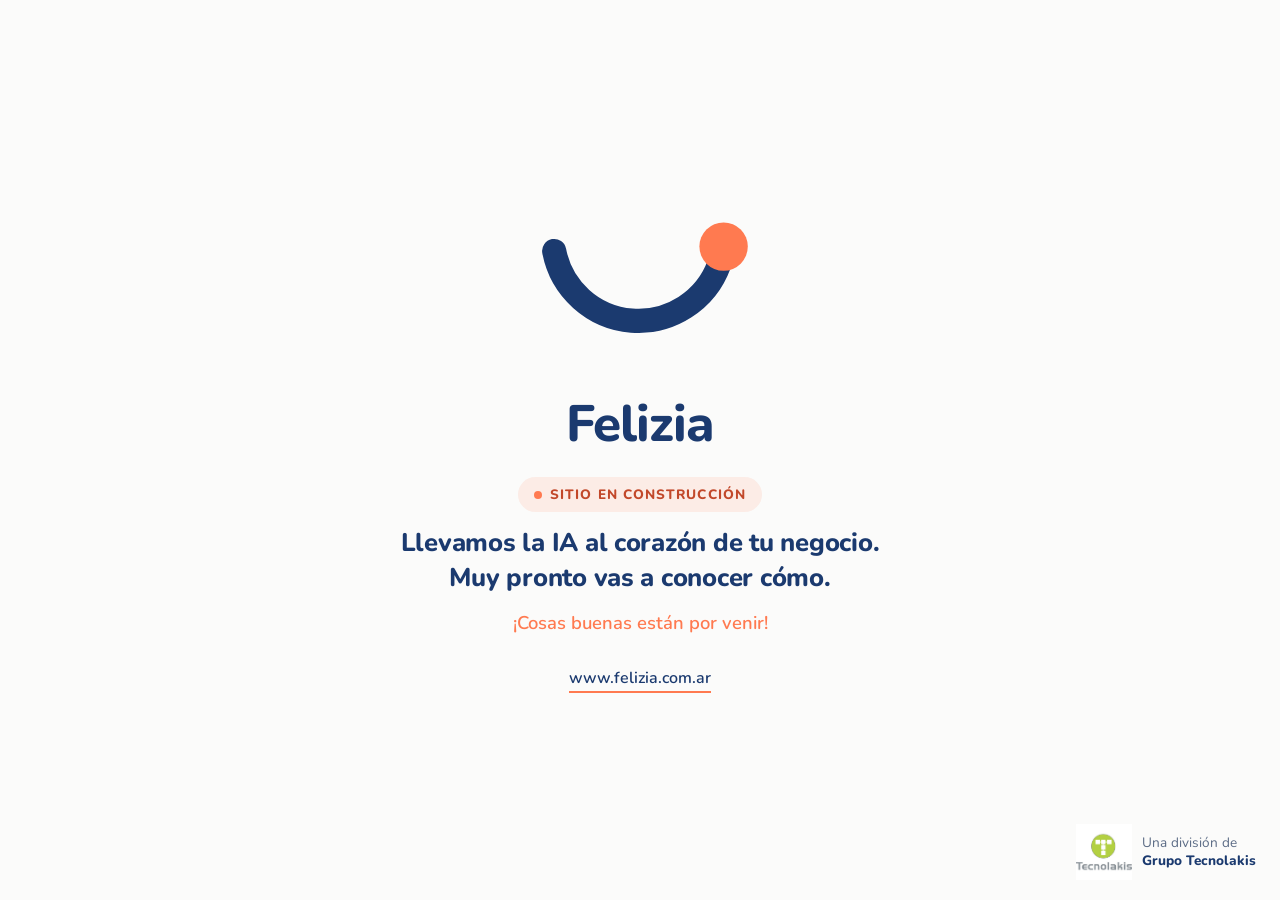
==== index.html @ 23c902fd "Agregar logo y leyenda de Grupo Tecnolakis Co-Authored-By: Claude Opus 5.5 <noreply@anthropic.com>" ====
<!doctype html>
<html lang="es">
<head>
  <meta charset="utf-8">
  <meta name="viewport" content="width=device-width, initial-scale=1">
  <title>Felizia · Sitio en construcción</title>
  <meta name="description" content="Felizia — Llevamos la IA al corazón de tu negocio. Sitio en construcción.">
  <meta name="robots" content="noindex">
  <link rel="icon" href="data:image/svg+xml,%3Csvg xmlns='http://www.w3.org/2000/svg' viewBox='0 0 200 140'%3E%3Cpath d='M22 40 A78 78 0 0 0 172 52' fill='none' stroke='%231B3A6F' stroke-width='22' stroke-linecap='round'/%3E%3Ccircle cx='176' cy='36' r='22' fill='%23FF7A50'/%3E%3C/svg%3E">
  <link rel="preconnect" href="https://fonts.googleapis.com">
  <link rel="preconnect" href="https://fonts.gstatic.com" crossorigin>
  <link href="https://fonts.googleapis.com/css2?family=Nunito:wght@400;600;800&display=swap" rel="stylesheet">
  <style>
    :root {
      --navy: #1B3A6F;
      --orange: #FF7A50;
      --bg: #FBFBFA;
      --muted: #5B6B85;
    }
    * { box-sizing: border-box; margin: 0; padding: 0; }
    html, body { height: 100%; }
    body {
      background: var(--bg);
      color: var(--navy);
      font-family: "Nunito", system-ui, -apple-system, "Segoe UI", Roboto, sans-serif;
      display: flex;
      align-items: center;
      justify-content: center;
      padding: 32px 16px;
      text-align: center;
    }
    main { max-width: 560px; width: 100%; }
    .logo {
      width: min(220px, 55vw);
      height: auto;
      display: block;
      margin: 0 auto 28px;
    }
    .logo .dot { animation: bob 2.8s ease-in-out infinite; transform-origin: center; }
    @keyframes bob {
      0%, 100% { transform: translateY(0); }
      50% { transform: translateY(-6px); }
    }
    .brand {
      font-size: clamp(2.2rem, 7vw, 3.2rem);
      font-weight: 800;
      letter-spacing: -0.02em;
    }
    .badge {
      display: inline-flex;
      align-items: center;
      gap: 8px;
      margin: 18px 0 14px;
      padding: 8px 16px;
      border-radius: 999px;
      background: rgba(255, 122, 80, 0.12);
      color: #C2482A;
      font-weight: 800;
      font-size: 0.85rem;
      letter-spacing: 0.08em;
      text-transform: uppercase;
    }
    .badge::before {
      content: "";
      width: 8px; height: 8px;
      border-radius: 50%;
      background: var(--orange);
    }
    p.highlight {
      color: var(--navy);
      font-size: clamp(1.25rem, 4.6vw, 1.6rem);
      font-weight: 800;
      line-height: 1.35;
      letter-spacing: -0.01em;
    }
    p.sub {
      margin-top: 14px;
      color: var(--orange);
      font-size: clamp(1rem, 3.6vw, 1.15rem);
      font-weight: 600;
    }
    .url {
      display: inline-block;
      margin-top: 32px;
      color: var(--navy);
      font-weight: 600;
      text-decoration: none;
      border-bottom: 2px solid var(--orange);
      padding-bottom: 2px;
    }
    .group {
      position: fixed;
      right: 24px;
      bottom: 20px;
      display: flex;
      align-items: center;
      gap: 10px;
      color: var(--muted);
      font-size: 0.85rem;
      text-decoration: none;
    }
    .group img {
      width: 56px;
      height: 56px;
      mix-blend-mode: multiply;
    }
    .group span { text-align: left; line-height: 1.3; }
    .group strong { color: var(--navy); font-weight: 800; }
    @media (max-width: 600px), (max-height: 560px) {
      body { flex-direction: column; }
      .group {
        position: static;
        margin-top: 48px;
        justify-content: center;
      }
    }
    @media (prefers-reduced-motion: reduce) {
      .logo .dot { animation: none; }
    }
  </style>
</head>
<body>
  <main>
    <svg class="logo" viewBox="0 0 200 140" role="img" aria-label="Logo de Felizia">
      <path d="M22 40 A78 78 0 0 0 172 52" fill="none" stroke="#1B3A6F" stroke-width="22" stroke-linecap="round"/>
      <circle class="dot" cx="176" cy="36" r="22" fill="#FF7A50"/>
    </svg>
    <h1 class="brand">Felizia</h1>
    <div class="badge">Sitio en construcción</div>
    <p class="highlight">Llevamos la IA al corazón de tu negocio.<br>Muy pronto vas a conocer cómo.</p>
    <p class="sub">¡Cosas buenas están por venir!</p>
    <a class="url" href="https://www.felizia.com.ar">www.felizia.com.ar</a>
  </main>
  <a class="group" href="https://www.tecnolakis.com.ar" target="_blank" rel="noopener">
    <img src="tecnolakis.jpg" alt="Logo de Tecnolakis" width="56" height="56">
    <span>Una división de<br><strong>Grupo Tecnolakis</strong></span>
  </a>
</body>
</html>
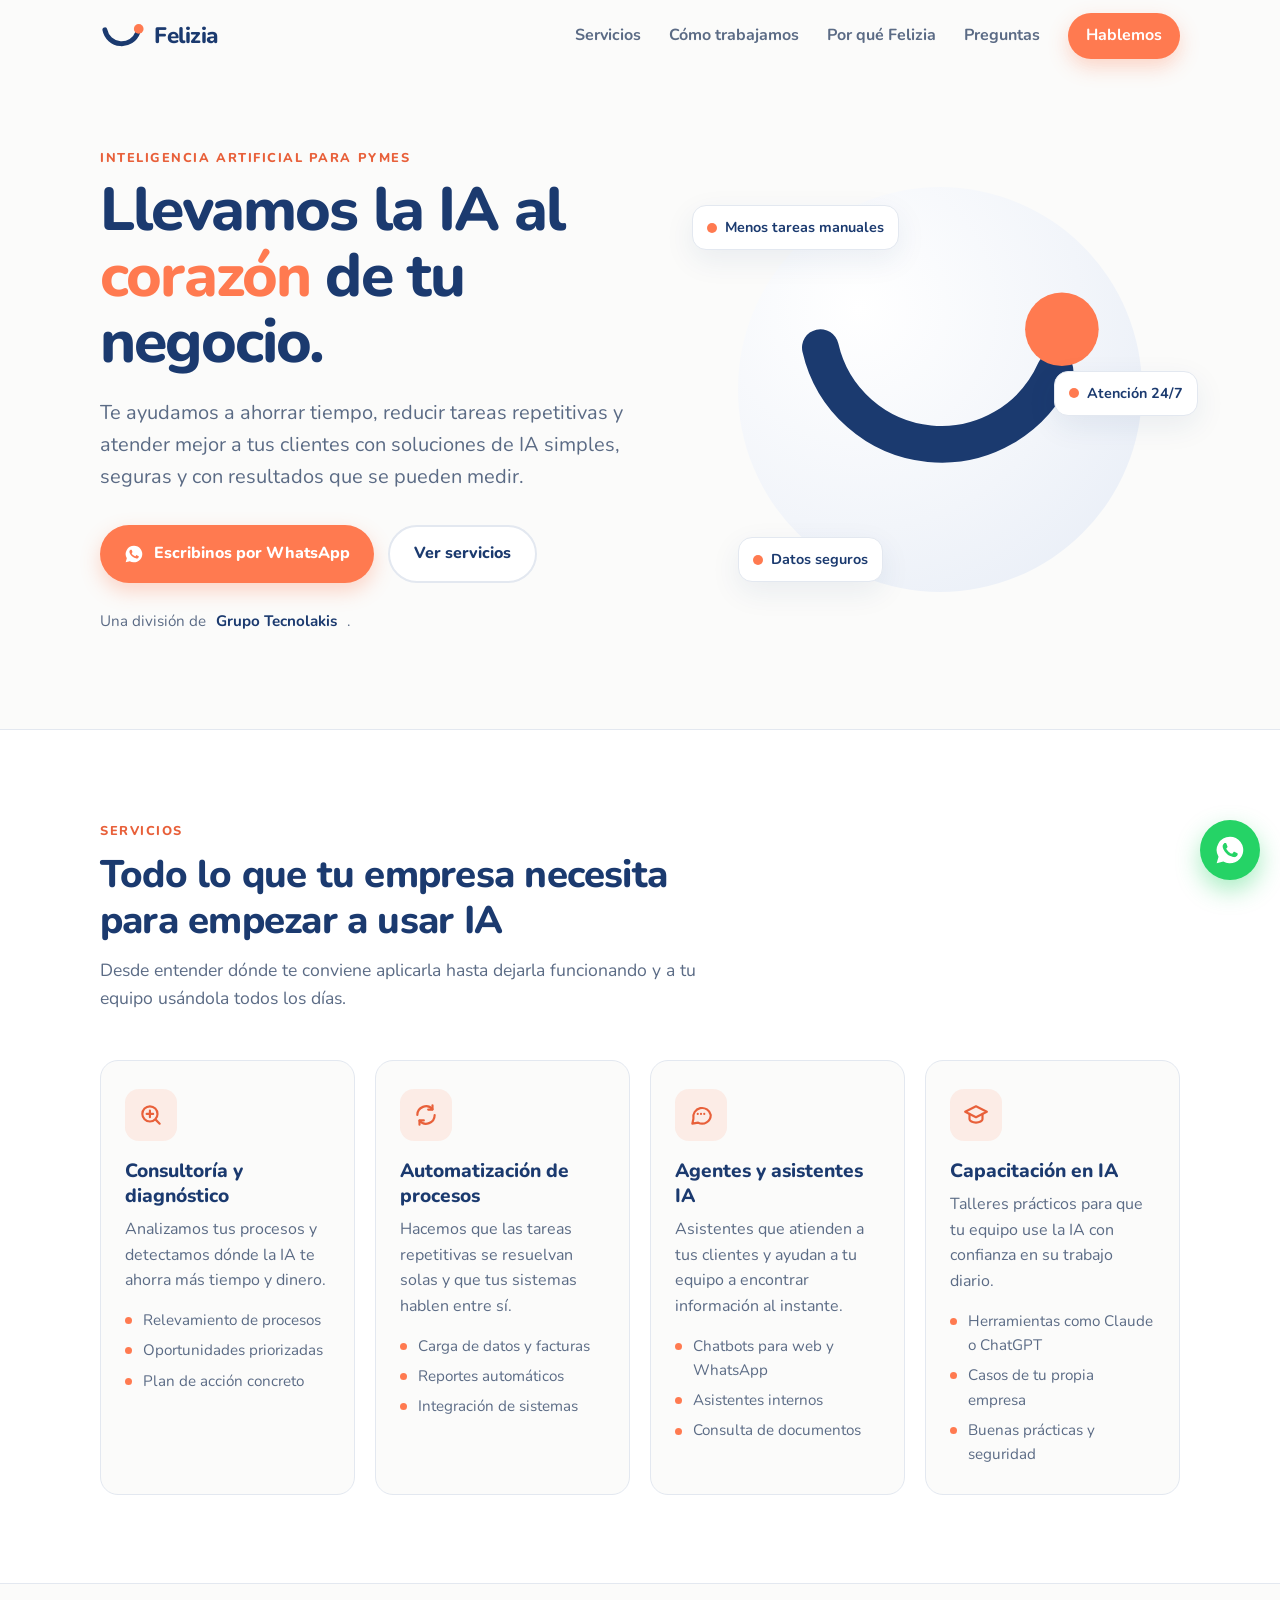
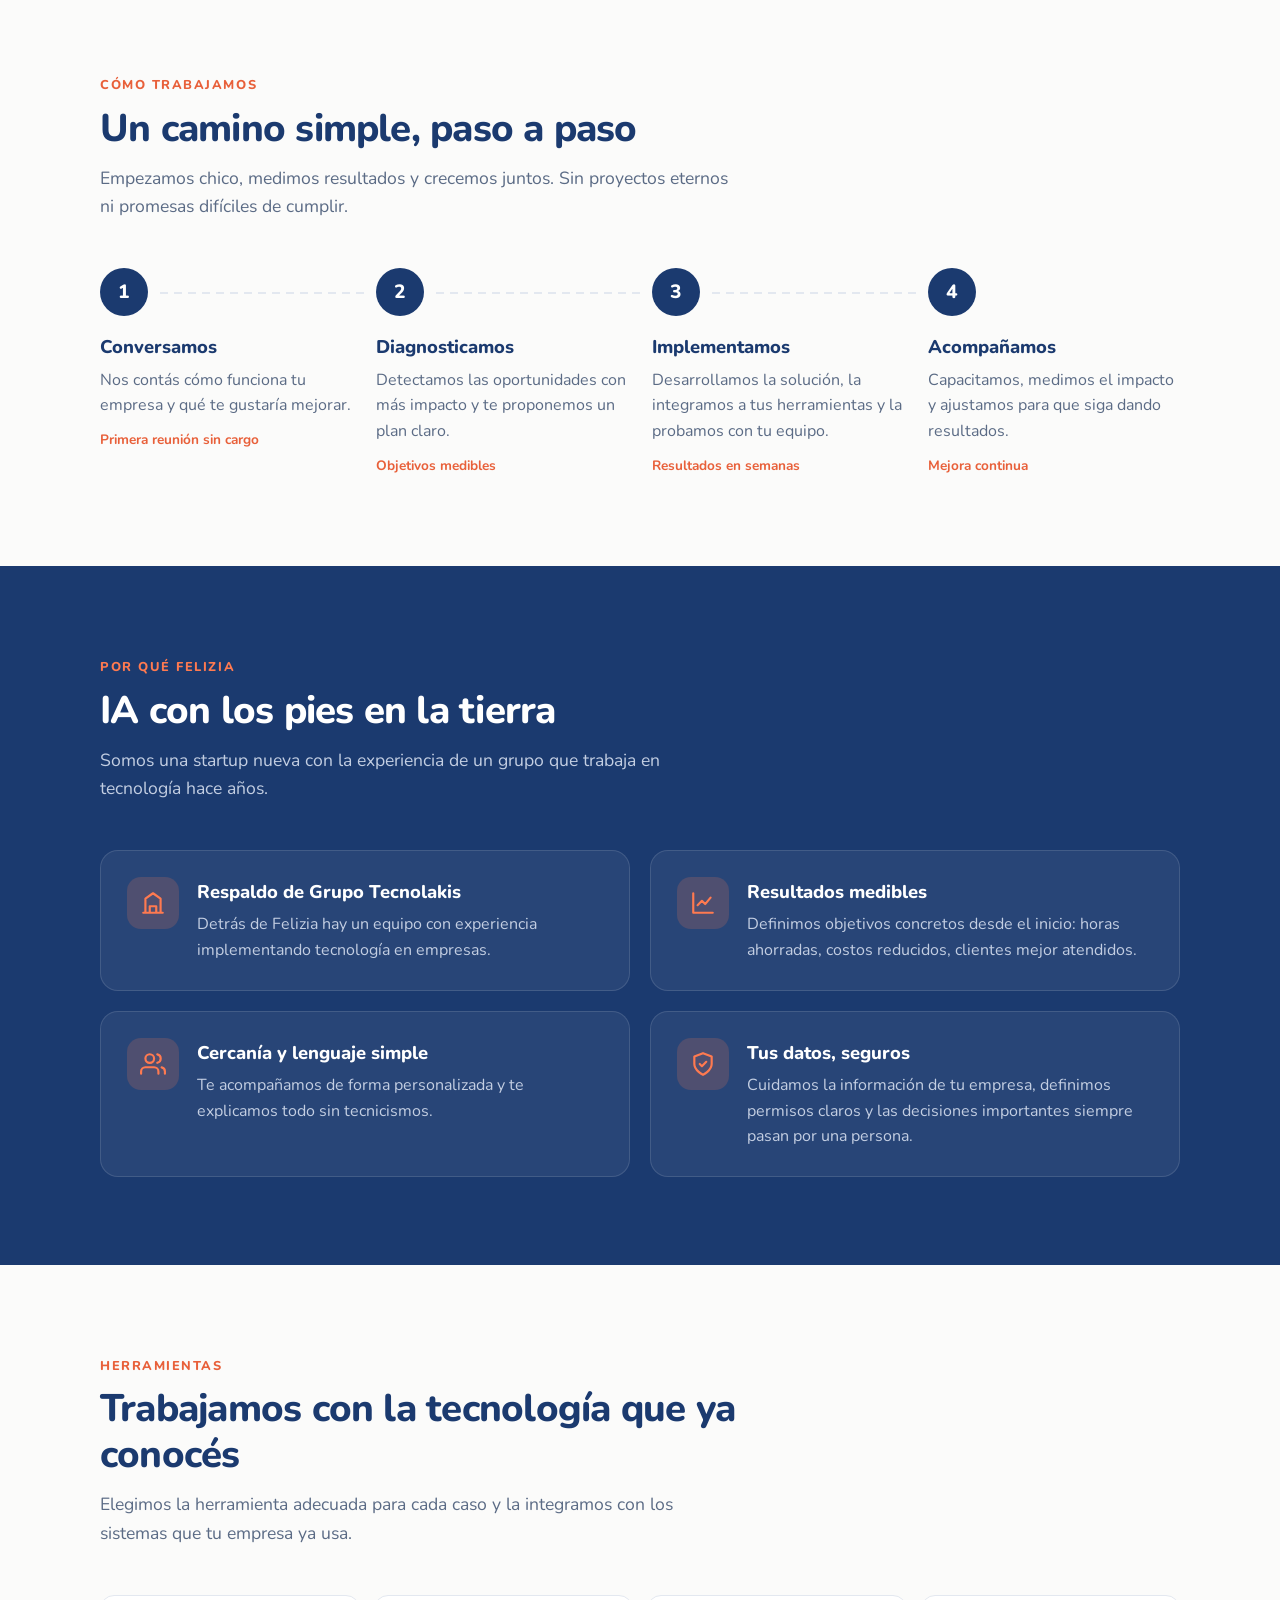
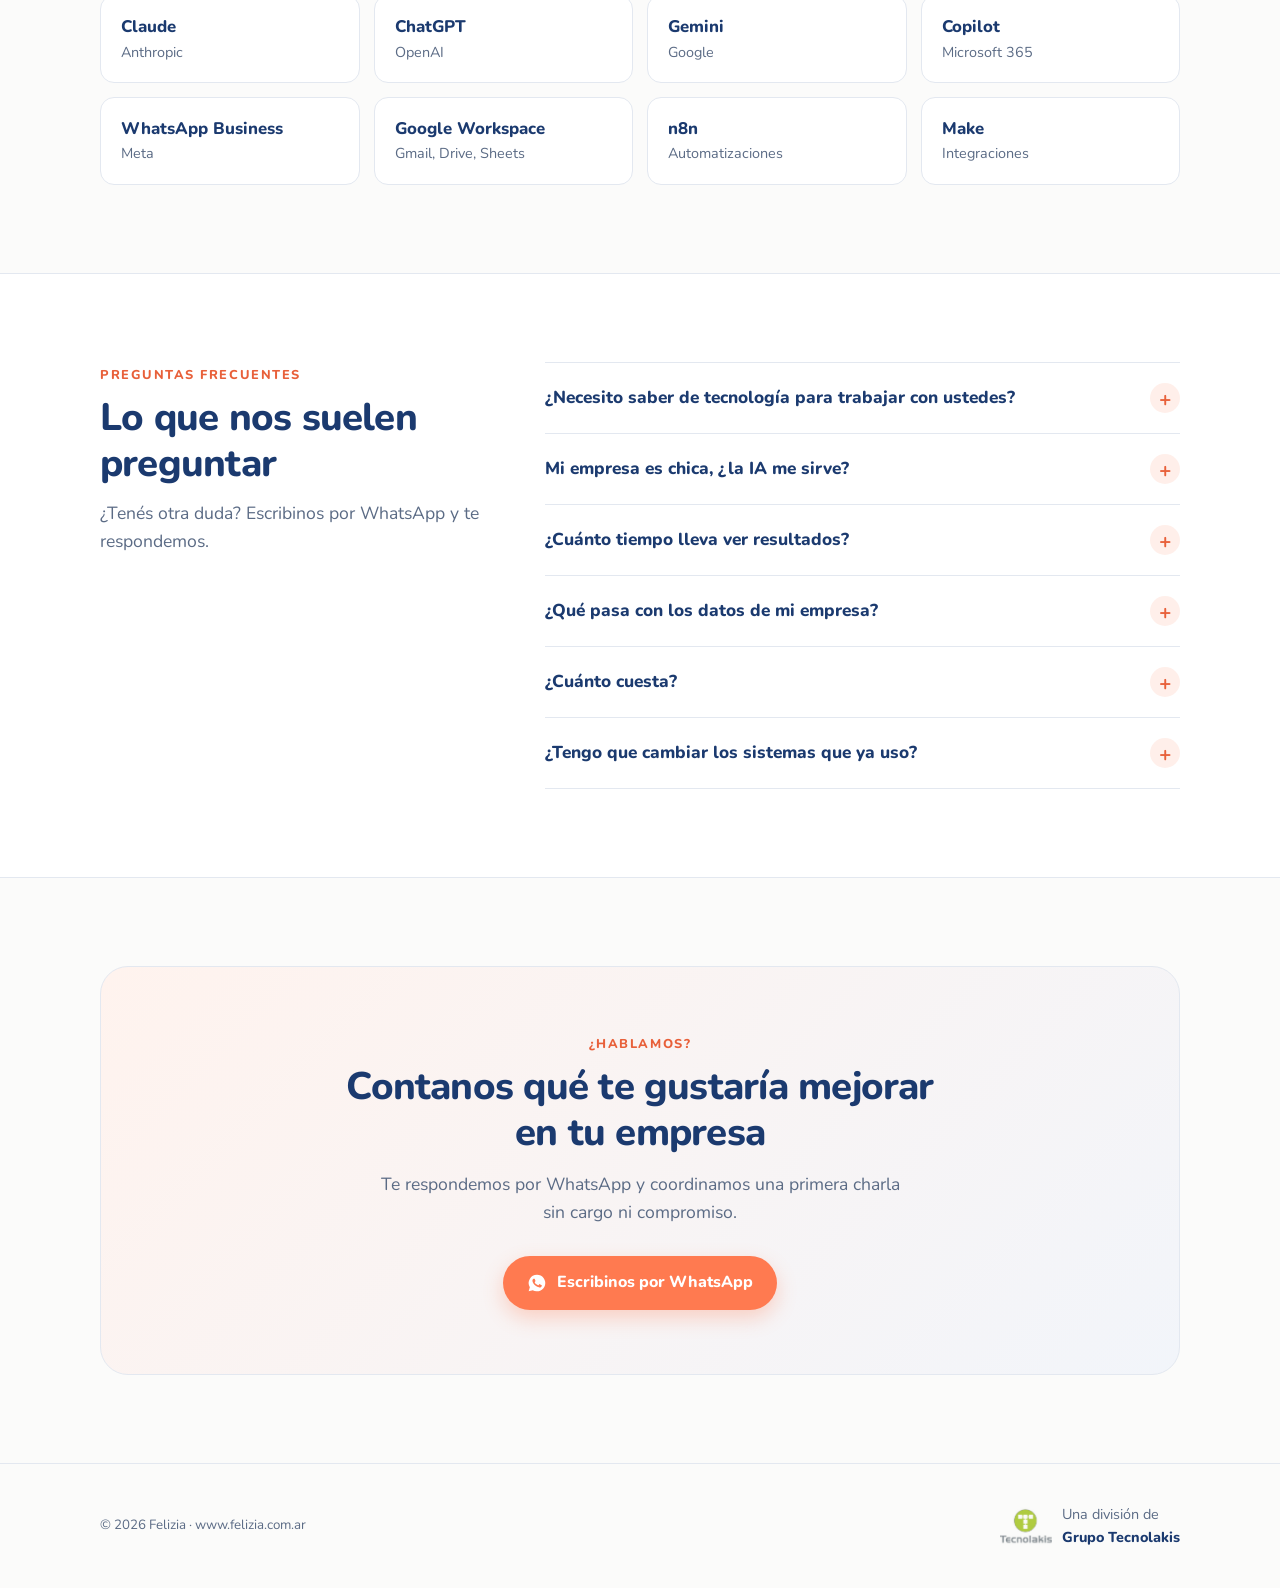
==== commit 526df0bc: "Publicar sitio completo de Felizia Secciones: inicio, servicios, cómo trabajamos, por qué Felizia, h" ====
--- a/index.html
+++ b/index.html
@@ -3,137 +3,594 @@
 <head>
   <meta charset="utf-8">
   <meta name="viewport" content="width=device-width, initial-scale=1">
-  <title>Felizia · Sitio en construcción</title>
-  <meta name="description" content="Felizia — Llevamos la IA al corazón de tu negocio. Sitio en construcción.">
-  <meta name="robots" content="noindex">
+  <title>Felizia · Inteligencia artificial para PyMEs</title>
+  <meta name="description" content="Felizia lleva la inteligencia artificial al corazón de tu negocio: consultoría, automatización de procesos, agentes IA y capacitación para PyMEs. Una división de Grupo Tecnolakis.">
+  <link rel="canonical" href="https://www.felizia.com.ar/">
+  <meta property="og:title" content="Felizia · Inteligencia artificial para PyMEs">
+  <meta property="og:description" content="Llevamos la IA al corazón de tu negocio. Soluciones simples, seguras y con resultados medibles.">
+  <meta property="og:url" content="https://www.felizia.com.ar/">
   <link rel="icon" href="data:image/svg+xml,%3Csvg xmlns='http://www.w3.org/2000/svg' viewBox='0 0 200 140'%3E%3Cpath d='M22 40 A78 78 0 0 0 172 52' fill='none' stroke='%231B3A6F' stroke-width='22' stroke-linecap='round'/%3E%3Ccircle cx='176' cy='36' r='22' fill='%23FF7A50'/%3E%3C/svg%3E">
   <link rel="preconnect" href="https://fonts.googleapis.com">
   <link rel="preconnect" href="https://fonts.gstatic.com" crossorigin>
-  <link href="https://fonts.googleapis.com/css2?family=Nunito:wght@400;600;800&display=swap" rel="stylesheet">
+  <link href="https://fonts.googleapis.com/css2?family=Nunito:wght@400;600;700;800&display=swap" rel="stylesheet">
   <style>
     :root {
       --navy: #1B3A6F;
+      --navy-dark: #122A52;
       --orange: #FF7A50;
+      --orange-dark: #E8603A;
       --bg: #FBFBFA;
+      --soft: #F2F5FA;
       --muted: #5B6B85;
+      --line: #E3E8F0;
+      --radius: 18px;
+      --max: 1120px;
     }
     * { box-sizing: border-box; margin: 0; padding: 0; }
-    html, body { height: 100%; }
+    html { scroll-behavior: smooth; }
     body {
       background: var(--bg);
       color: var(--navy);
       font-family: "Nunito", system-ui, -apple-system, "Segoe UI", Roboto, sans-serif;
-      display: flex;
-      align-items: center;
-      justify-content: center;
-      padding: 32px 16px;
-      text-align: center;
-    }
-    main { max-width: 560px; width: 100%; }
-    .logo {
-      width: min(220px, 55vw);
-      height: auto;
-      display: block;
-      margin: 0 auto 28px;
-    }
-    .logo .dot { animation: bob 2.8s ease-in-out infinite; transform-origin: center; }
-    @keyframes bob {
-      0%, 100% { transform: translateY(0); }
-      50% { transform: translateY(-6px); }
-    }
-    .brand {
-      font-size: clamp(2.2rem, 7vw, 3.2rem);
+      line-height: 1.6;
+      -webkit-font-smoothing: antialiased;
+    }
+    a { color: inherit; }
+    .wrap { max-width: var(--max); margin: 0 auto; padding: 0 20px; }
+    section { padding: 88px 0; scroll-margin-top: 72px; }
+    h2 {
+      font-size: clamp(1.7rem, 4.5vw, 2.4rem);
       font-weight: 800;
       letter-spacing: -0.02em;
-    }
-    .badge {
-      display: inline-flex;
-      align-items: center;
-      gap: 8px;
-      margin: 18px 0 14px;
-      padding: 8px 16px;
+      line-height: 1.2;
+    }
+    .eyebrow {
+      display: inline-block;
+      color: var(--orange-dark);
+      font-weight: 800;
+      font-size: 0.8rem;
+      letter-spacing: 0.12em;
+      text-transform: uppercase;
+      margin-bottom: 10px;
+    }
+    .section-head { max-width: 640px; margin-bottom: 48px; }
+    .section-head p { color: var(--muted); font-size: 1.1rem; margin-top: 12px; }
+
+    /* Botones */
+    .btn {
+      display: inline-flex; align-items: center; gap: 10px;
+      padding: 14px 24px;
       border-radius: 999px;
-      background: rgba(255, 122, 80, 0.12);
-      color: #C2482A;
       font-weight: 800;
-      font-size: 0.85rem;
-      letter-spacing: 0.08em;
-      text-transform: uppercase;
-    }
-    .badge::before {
-      content: "";
-      width: 8px; height: 8px;
+      font-size: 1rem;
+      text-decoration: none;
+      transition: transform .15s ease, background .15s ease, box-shadow .15s ease;
+    }
+    .btn:hover { transform: translateY(-2px); }
+    .btn-primary { background: var(--orange); color: #fff; box-shadow: 0 8px 20px rgba(255,122,80,.3); }
+    .btn-primary:hover { background: var(--orange-dark); }
+    .btn-ghost { color: var(--navy); border: 2px solid var(--line); background: #fff; }
+    .btn-ghost:hover { border-color: var(--navy); }
+    .btn svg { width: 20px; height: 20px; flex: none; }
+
+    /* Header */
+    header {
+      position: sticky; top: 0; z-index: 20;
+      background: rgba(251,251,250,.88);
+      backdrop-filter: blur(10px);
+      border-bottom: 1px solid transparent;
+      transition: border-color .2s;
+    }
+    header.scrolled { border-bottom-color: var(--line); }
+    .nav { display: flex; align-items: center; justify-content: space-between; height: 72px; }
+    .brand { display: flex; align-items: center; gap: 10px; text-decoration: none; font-weight: 800; font-size: 1.4rem; letter-spacing: -0.02em; }
+    .brand svg { width: 44px; height: auto; }
+    .menu { display: flex; align-items: center; gap: 28px; list-style: none; }
+    .menu a { text-decoration: none; font-weight: 700; color: var(--muted); }
+    .menu a:hover { color: var(--navy); }
+    .menu .btn { padding: 10px 18px; color: #fff; }
+    .menu-toggle { display: none; background: none; border: 0; color: var(--navy); cursor: pointer; padding: 8px; }
+    .menu-toggle svg { width: 28px; height: 28px; }
+
+    /* Hero */
+    .hero { padding: 72px 0 96px; overflow: hidden; }
+    .hero-grid { display: grid; grid-template-columns: 1.15fr 1fr; gap: 48px; align-items: center; }
+    .hero h1 {
+      font-size: clamp(2.3rem, 6vw, 3.8rem);
+      font-weight: 800;
+      line-height: 1.08;
+      letter-spacing: -0.03em;
+    }
+    .hero h1 em { font-style: normal; color: var(--orange); }
+    .hero p.lead { font-size: clamp(1.05rem, 2.6vw, 1.25rem); color: var(--muted); margin: 22px 0 32px; max-width: 540px; }
+    .hero-actions { display: flex; flex-wrap: wrap; gap: 14px; }
+    .hero-note { margin-top: 26px; color: var(--muted); font-size: .95rem; display: flex; align-items: center; gap: 10px; }
+    .hero-note strong { color: var(--navy); }
+    .hero-art { position: relative; aspect-ratio: 1 / 1; max-width: 460px; justify-self: center; width: 100%; }
+    .hero-art .blob {
+      position: absolute; inset: 6%;
       border-radius: 50%;
-      background: var(--orange);
-    }
-    p.highlight {
-      color: var(--navy);
-      font-size: clamp(1.25rem, 4.6vw, 1.6rem);
+      background: radial-gradient(circle at 30% 30%, #fff 0%, var(--soft) 55%, #E6ECF6 100%);
+    }
+    .hero-art svg.smile { position: absolute; inset: 0; width: 100%; height: 100%; }
+    .hero-art .dot { animation: bob 3s ease-in-out infinite; transform-box: fill-box; transform-origin: center; }
+    @keyframes bob { 0%,100% { transform: translateY(0); } 50% { transform: translateY(-10px); } }
+    .chip {
+      position: absolute;
+      background: #fff;
+      border: 1px solid var(--line);
+      border-radius: 14px;
+      padding: 10px 14px;
+      font-weight: 700;
+      font-size: .9rem;
+      box-shadow: 0 10px 30px rgba(27,58,111,.08);
+      display: flex; align-items: center; gap: 8px;
+      white-space: nowrap;
+    }
+    .chip i { width: 10px; height: 10px; border-radius: 50%; background: var(--orange); display: inline-block; }
+    .chip.c1 { top: 10%; left: -4%; }
+    .chip.c2 { top: 46%; right: -6%; }
+    .chip.c3 { bottom: 8%; left: 6%; }
+
+    /* Servicios */
+    .services { background: #fff; border-top: 1px solid var(--line); border-bottom: 1px solid var(--line); }
+    .grid-4 { display: grid; grid-template-columns: repeat(4, 1fr); gap: 20px; }
+    .card {
+      background: var(--bg);
+      border: 1px solid var(--line);
+      border-radius: var(--radius);
+      padding: 28px 24px;
+      transition: transform .2s ease, box-shadow .2s ease, border-color .2s;
+    }
+    .card:hover { transform: translateY(-4px); box-shadow: 0 16px 40px rgba(27,58,111,.08); border-color: #D3DCEA; }
+    .icon {
+      width: 52px; height: 52px;
+      border-radius: 14px;
+      display: grid; place-items: center;
+      background: rgba(255,122,80,.12);
+      color: var(--orange-dark);
+      margin-bottom: 18px;
+    }
+    .icon svg { width: 26px; height: 26px; }
+    .card h3 { font-size: 1.2rem; font-weight: 800; margin-bottom: 8px; line-height: 1.3; }
+    .card p { color: var(--muted); }
+    .card ul { margin-top: 14px; padding-left: 0; list-style: none; color: var(--muted); font-size: .95rem; }
+    .card li { padding-left: 18px; position: relative; margin-top: 6px; }
+    .card li::before { content: ""; position: absolute; left: 0; top: .6em; width: 7px; height: 7px; border-radius: 50%; background: var(--orange); }
+
+    /* Proceso */
+    .steps { display: grid; grid-template-columns: repeat(4, 1fr); gap: 24px; counter-reset: step; position: relative; }
+    .step { position: relative; padding-top: 64px; }
+    .step::before {
+      counter-increment: step;
+      content: counter(step);
+      position: absolute; top: 0; left: 0;
+      width: 48px; height: 48px;
+      border-radius: 50%;
+      display: grid; place-items: center;
+      background: var(--navy); color: #fff;
+      font-weight: 800; font-size: 1.2rem;
+    }
+    .step::after {
+      content: ""; position: absolute; top: 24px; left: 60px; right: -12px;
+      height: 2px;
+      background: repeating-linear-gradient(90deg, var(--line) 0 8px, transparent 8px 14px);
+    }
+    .step:last-child::after { display: none; }
+    .step h3 { font-size: 1.15rem; font-weight: 800; margin-bottom: 6px; }
+    .step p { color: var(--muted); }
+    .step .time { display: inline-block; margin-top: 10px; font-size: .85rem; font-weight: 700; color: var(--orange-dark); }
+
+    /* Por qué */
+    .why { background: var(--navy); color: #fff; }
+    .why .eyebrow { color: var(--orange); }
+    .why .section-head p { color: #C3CEE2; }
+    .why-grid { display: grid; grid-template-columns: repeat(2, 1fr); gap: 20px; }
+    .why-item {
+      display: flex; gap: 18px;
+      background: rgba(255,255,255,.06);
+      border: 1px solid rgba(255,255,255,.12);
+      border-radius: var(--radius);
+      padding: 26px;
+    }
+    .why-item .icon { background: rgba(255,122,80,.18); color: var(--orange); flex: none; margin: 0; }
+    .why-item h3 { font-size: 1.15rem; font-weight: 800; margin-bottom: 6px; }
+    .why-item p { color: #C3CEE2; }
+
+    /* Herramientas */
+    .tool-list {
+      list-style: none;
+      display: grid; grid-template-columns: repeat(4, 1fr); gap: 14px;
+    }
+    .tool-list li {
+      background: #fff;
+      border: 1px solid var(--line);
+      border-radius: 14px;
+      padding: 18px 20px;
+      display: flex; flex-direction: column;
+    }
+    .tool-list b { font-weight: 800; font-size: 1.05rem; }
+    .tool-list span { color: var(--muted); font-size: .9rem; }
+
+    /* Preguntas frecuentes */
+    .faq { background: #fff; border-top: 1px solid var(--line); border-bottom: 1px solid var(--line); }
+    .faq-grid { display: grid; grid-template-columns: 1fr 1.6fr; gap: 48px; align-items: start; }
+    .faq .section-head { margin-bottom: 0; position: sticky; top: 100px; }
+    .faq-list details {
+      border-bottom: 1px solid var(--line);
+      padding: 20px 0;
+    }
+    .faq-list details:first-child { border-top: 1px solid var(--line); }
+    .faq-list summary {
+      list-style: none;
+      cursor: pointer;
       font-weight: 800;
-      line-height: 1.35;
-      letter-spacing: -0.01em;
-    }
-    p.sub {
-      margin-top: 14px;
-      color: var(--orange);
-      font-size: clamp(1rem, 3.6vw, 1.15rem);
-      font-weight: 600;
-    }
-    .url {
-      display: inline-block;
-      margin-top: 32px;
-      color: var(--navy);
-      font-weight: 600;
-      text-decoration: none;
-      border-bottom: 2px solid var(--orange);
-      padding-bottom: 2px;
-    }
-    .group {
-      position: fixed;
-      right: 24px;
-      bottom: 20px;
-      display: flex;
-      align-items: center;
-      gap: 10px;
-      color: var(--muted);
-      font-size: 0.85rem;
-      text-decoration: none;
-    }
-    .group img {
-      width: 56px;
-      height: 56px;
-      mix-blend-mode: multiply;
-    }
-    .group span { text-align: left; line-height: 1.3; }
+      font-size: 1.08rem;
+      display: flex; justify-content: space-between; align-items: center; gap: 16px;
+    }
+    .faq-list summary::-webkit-details-marker { display: none; }
+    .faq-list summary::after {
+      content: "+";
+      flex: none;
+      width: 30px; height: 30px; border-radius: 50%;
+      display: grid; place-items: center;
+      background: rgba(255,122,80,.12); color: var(--orange-dark);
+      font-size: 1.3rem; font-weight: 700;
+      transition: transform .2s;
+    }
+    .faq-list details[open] summary::after { transform: rotate(45deg); }
+    .faq-list details p { color: var(--muted); margin-top: 10px; max-width: 620px; }
+
+    /* CTA */
+    .cta { text-align: center; }
+    .cta-box {
+      background: linear-gradient(135deg, #FFF3EE 0%, #F2F5FA 100%);
+      border: 1px solid var(--line);
+      border-radius: 28px;
+      padding: 64px 24px;
+    }
+    .cta h2 { max-width: 640px; margin: 0 auto; }
+    .cta p { color: var(--muted); font-size: 1.1rem; margin: 14px auto 30px; max-width: 520px; }
+
+    /* Footer */
+    footer { border-top: 1px solid var(--line); padding: 36px 0; }
+    .foot { display: flex; align-items: center; justify-content: space-between; gap: 24px; flex-wrap: wrap; }
+    .foot small { color: var(--muted); }
+    .group { display: flex; align-items: center; gap: 10px; color: var(--muted); font-size: .9rem; text-decoration: none; }
+    .group img { width: 52px; height: 52px; mix-blend-mode: multiply; }
     .group strong { color: var(--navy); font-weight: 800; }
-    @media (max-width: 600px), (max-height: 560px) {
-      body { flex-direction: column; }
-      .group {
-        position: static;
-        margin-top: 48px;
-        justify-content: center;
+
+    /* WhatsApp flotante */
+    .wa-float {
+      position: fixed; right: 20px; bottom: 20px; z-index: 30;
+      width: 60px; height: 60px; border-radius: 50%;
+      background: #25D366; color: #fff;
+      display: grid; place-items: center;
+      box-shadow: 0 10px 24px rgba(37,211,102,.4);
+      transition: transform .15s;
+    }
+    .wa-float:hover { transform: scale(1.06); }
+    .wa-float svg { width: 32px; height: 32px; }
+
+    /* Animación al hacer scroll */
+    .reveal { opacity: 0; transform: translateY(18px); transition: opacity .6s ease, transform .6s ease; }
+    .reveal.in { opacity: 1; transform: none; }
+
+    /* Responsive */
+    @media (max-width: 960px) {
+      .grid-4 { grid-template-columns: repeat(2, 1fr); }
+      .steps { grid-template-columns: repeat(2, 1fr); row-gap: 40px; }
+      .tool-list { grid-template-columns: repeat(2, 1fr); }
+      .faq-grid { grid-template-columns: 1fr; gap: 32px; }
+      .faq .section-head { position: static; }
+      .step::after { display: none; }
+    }
+    @media (max-width: 760px) {
+      section { padding: 64px 0; }
+      .hero { padding: 40px 0 64px; }
+      .hero-grid { grid-template-columns: 1fr; }
+      .hero-art { max-width: 320px; order: -1; }
+      .chip { font-size: .8rem; padding: 8px 10px; }
+      .chip.c1 { left: -2%; } .chip.c2 { right: -2%; }
+      .why-grid { grid-template-columns: 1fr; }
+      .menu-toggle { display: block; }
+      .menu {
+        display: none;
+        position: absolute; top: 72px; left: 0; right: 0;
+        flex-direction: column; align-items: stretch; gap: 0;
+        background: var(--bg);
+        border-bottom: 1px solid var(--line);
+        padding: 8px 20px 20px;
       }
+      .menu.open { display: flex; }
+      .menu li a:not(.btn) { display: block; padding: 14px 0; border-bottom: 1px solid var(--line); }
+      .menu .btn { margin-top: 16px; justify-content: center; }
+    }
+    @media (max-width: 520px) {
+      .grid-4, .steps { grid-template-columns: 1fr; }
+      .hero-actions .btn { width: 100%; justify-content: center; }
+      .foot { flex-direction: column; text-align: center; }
     }
     @media (prefers-reduced-motion: reduce) {
-      .logo .dot { animation: none; }
+      html { scroll-behavior: auto; }
+      .hero-art .dot { animation: none; }
+      .reveal { opacity: 1; transform: none; transition: none; }
     }
   </style>
 </head>
 <body>
+
+  <header id="top">
+    <div class="wrap nav">
+      <a class="brand" href="#top" aria-label="Felizia, ir al inicio">
+        <svg viewBox="0 0 200 140" aria-hidden="true"><path d="M22 40 A78 78 0 0 0 172 52" fill="none" stroke="#1B3A6F" stroke-width="22" stroke-linecap="round"/><circle cx="176" cy="36" r="22" fill="#FF7A50"/></svg>
+        Felizia
+      </a>
+      <button class="menu-toggle" aria-label="Abrir menú" aria-expanded="false" aria-controls="menu">
+        <svg viewBox="0 0 24 24" fill="none" stroke="currentColor" stroke-width="2" stroke-linecap="round"><path d="M4 7h16M4 12h16M4 17h16"/></svg>
+      </button>
+      <ul class="menu" id="menu">
+        <li><a href="#servicios">Servicios</a></li>
+        <li><a href="#como-trabajamos">Cómo trabajamos</a></li>
+        <li><a href="#por-que">Por qué Felizia</a></li>
+        <li><a href="#preguntas">Preguntas</a></li>
+        <li><a class="btn btn-primary wa-link" href="#">Hablemos</a></li>
+      </ul>
+    </div>
+  </header>
+
   <main>
-    <svg class="logo" viewBox="0 0 200 140" role="img" aria-label="Logo de Felizia">
-      <path d="M22 40 A78 78 0 0 0 172 52" fill="none" stroke="#1B3A6F" stroke-width="22" stroke-linecap="round"/>
-      <circle class="dot" cx="176" cy="36" r="22" fill="#FF7A50"/>
-    </svg>
-    <h1 class="brand">Felizia</h1>
-    <div class="badge">Sitio en construcción</div>
-    <p class="highlight">Llevamos la IA al corazón de tu negocio.<br>Muy pronto vas a conocer cómo.</p>
-    <p class="sub">¡Cosas buenas están por venir!</p>
-    <a class="url" href="https://www.felizia.com.ar">www.felizia.com.ar</a>
+    <!-- HERO -->
+    <section class="hero">
+      <div class="wrap hero-grid">
+        <div>
+          <span class="eyebrow">Inteligencia artificial para PyMEs</span>
+          <h1>Llevamos la IA al <em>corazón</em> de tu negocio.</h1>
+          <p class="lead">Te ayudamos a ahorrar tiempo, reducir tareas repetitivas y atender mejor a tus clientes con soluciones de IA simples, seguras y con resultados que se pueden medir.</p>
+          <div class="hero-actions">
+            <a class="btn btn-primary wa-link" href="#">
+              <svg viewBox="0 0 24 24" fill="currentColor" aria-hidden="true"><path d="M12 2a10 10 0 0 0-8.6 15.1L2 22l5-1.3A10 10 0 1 0 12 2Zm5.4 14.1c-.2.6-1.3 1.2-1.8 1.2-.5.1-1 .1-3.3-.8-2.8-1.1-4.6-4-4.7-4.2-.1-.2-1.1-1.5-1.1-2.9s.7-2 1-2.3c.2-.3.5-.3.7-.3h.5c.2 0 .4 0 .6.5l.8 2c.1.2.1.4 0 .5l-.3.5-.4.4c-.1.1-.3.3-.1.6.2.3.7 1.2 1.6 2 1.1 1 2 1.3 2.3 1.4.3.1.5.1.6-.1l.9-1.1c.2-.3.4-.2.6-.1l1.9.9c.3.1.5.2.5.3.1.1.1.6-.1 1.3Z"/></svg>
+              Escribinos por WhatsApp
+            </a>
+            <a class="btn btn-ghost" href="#servicios">Ver servicios</a>
+          </div>
+          <p class="hero-note">Una división de <strong>Grupo Tecnolakis</strong>.</p>
+        </div>
+        <div class="hero-art" aria-hidden="true">
+          <div class="blob"></div>
+          <svg class="smile" viewBox="0 0 200 200">
+            <path d="M48 82 A54 54 0 0 0 150 92" fill="none" stroke="#1B3A6F" stroke-width="16" stroke-linecap="round"/>
+            <circle class="dot" cx="153" cy="74" r="16" fill="#FF7A50"/>
+          </svg>
+          <span class="chip c1"><i></i> Menos tareas manuales</span>
+          <span class="chip c2"><i></i> Atención 24/7</span>
+          <span class="chip c3"><i></i> Datos seguros</span>
+        </div>
+      </div>
+    </section>
+
+    <!-- SERVICIOS -->
+    <section class="services" id="servicios">
+      <div class="wrap">
+        <div class="section-head reveal">
+          <span class="eyebrow">Servicios</span>
+          <h2>Todo lo que tu empresa necesita para empezar a usar IA</h2>
+          <p>Desde entender dónde te conviene aplicarla hasta dejarla funcionando y a tu equipo usándola todos los días.</p>
+        </div>
+        <div class="grid-4">
+          <article class="card reveal">
+            <div class="icon"><svg viewBox="0 0 24 24" fill="none" stroke="currentColor" stroke-width="2" stroke-linecap="round" stroke-linejoin="round"><circle cx="11" cy="11" r="7"/><path d="m20 20-3.5-3.5M8 11h6M11 8v6"/></svg></div>
+            <h3>Consultoría y diagnóstico</h3>
+            <p>Analizamos tus procesos y detectamos dónde la IA te ahorra más tiempo y dinero.</p>
+            <ul><li>Relevamiento de procesos</li><li>Oportunidades priorizadas</li><li>Plan de acción concreto</li></ul>
+          </article>
+          <article class="card reveal">
+            <div class="icon"><svg viewBox="0 0 24 24" fill="none" stroke="currentColor" stroke-width="2" stroke-linecap="round" stroke-linejoin="round"><path d="M4 12a8 8 0 0 1 14-5.3M20 12a8 8 0 0 1-14 5.3"/><path d="M18 3v4h-4M6 21v-4h4"/></svg></div>
+            <h3>Automatización de procesos</h3>
+            <p>Hacemos que las tareas repetitivas se resuelvan solas y que tus sistemas hablen entre sí.</p>
+            <ul><li>Carga de datos y facturas</li><li>Reportes automáticos</li><li>Integración de sistemas</li></ul>
+          </article>
+          <article class="card reveal">
+            <div class="icon"><svg viewBox="0 0 24 24" fill="none" stroke="currentColor" stroke-width="2" stroke-linecap="round" stroke-linejoin="round"><path d="M21 12a8 8 0 0 1-11.6 7.1L4 20l1-4.6A8 8 0 1 1 21 12Z"/><path d="M9 11h.01M12 11h.01M15 11h.01"/></svg></div>
+            <h3>Agentes y asistentes IA</h3>
+            <p>Asistentes que atienden a tus clientes y ayudan a tu equipo a encontrar información al instante.</p>
+            <ul><li>Chatbots para web y WhatsApp</li><li>Asistentes internos</li><li>Consulta de documentos</li></ul>
+          </article>
+          <article class="card reveal">
+            <div class="icon"><svg viewBox="0 0 24 24" fill="none" stroke="currentColor" stroke-width="2" stroke-linecap="round" stroke-linejoin="round"><path d="M2 9l10-5 10 5-10 5L2 9Z"/><path d="M6 11v5c0 1.5 2.7 3 6 3s6-1.5 6-3v-5"/></svg></div>
+            <h3>Capacitación en IA</h3>
+            <p>Talleres prácticos para que tu equipo use la IA con confianza en su trabajo diario.</p>
+            <ul><li>Herramientas como Claude o ChatGPT</li><li>Casos de tu propia empresa</li><li>Buenas prácticas y seguridad</li></ul>
+          </article>
+        </div>
+      </div>
+    </section>
+
+    <!-- CÓMO TRABAJAMOS -->
+    <section id="como-trabajamos">
+      <div class="wrap">
+        <div class="section-head reveal">
+          <span class="eyebrow">Cómo trabajamos</span>
+          <h2>Un camino simple, paso a paso</h2>
+          <p>Empezamos chico, medimos resultados y crecemos juntos. Sin proyectos eternos ni promesas difíciles de cumplir.</p>
+        </div>
+        <div class="steps">
+          <div class="step reveal">
+            <h3>Conversamos</h3>
+            <p>Nos contás cómo funciona tu empresa y qué te gustaría mejorar.</p>
+            <span class="time">Primera reunión sin cargo</span>
+          </div>
+          <div class="step reveal">
+            <h3>Diagnosticamos</h3>
+            <p>Detectamos las oportunidades con más impacto y te proponemos un plan claro.</p>
+            <span class="time">Objetivos medibles</span>
+          </div>
+          <div class="step reveal">
+            <h3>Implementamos</h3>
+            <p>Desarrollamos la solución, la integramos a tus herramientas y la probamos con tu equipo.</p>
+            <span class="time">Resultados en semanas</span>
+          </div>
+          <div class="step reveal">
+            <h3>Acompañamos</h3>
+            <p>Capacitamos, medimos el impacto y ajustamos para que siga dando resultados.</p>
+            <span class="time">Mejora continua</span>
+          </div>
+        </div>
+      </div>
+    </section>
+
+    <!-- POR QUÉ FELIZIA -->
+    <section class="why" id="por-que">
+      <div class="wrap">
+        <div class="section-head reveal">
+          <span class="eyebrow">Por qué Felizia</span>
+          <h2>IA con los pies en la tierra</h2>
+          <p>Somos una startup nueva con la experiencia de un grupo que trabaja en tecnología hace años.</p>
+        </div>
+        <div class="why-grid">
+          <div class="why-item reveal">
+            <div class="icon"><svg viewBox="0 0 24 24" fill="none" stroke="currentColor" stroke-width="2" stroke-linecap="round" stroke-linejoin="round"><path d="M3 21h18M5 21V8l7-5 7 5v13M9 21v-6h6v6"/></svg></div>
+            <div><h3>Respaldo de Grupo Tecnolakis</h3><p>Detrás de Felizia hay un equipo con experiencia implementando tecnología en empresas.</p></div>
+          </div>
+          <div class="why-item reveal">
+            <div class="icon"><svg viewBox="0 0 24 24" fill="none" stroke="currentColor" stroke-width="2" stroke-linecap="round" stroke-linejoin="round"><path d="M3 3v18h18"/><path d="m7 14 4-4 3 3 5-6"/></svg></div>
+            <div><h3>Resultados medibles</h3><p>Definimos objetivos concretos desde el inicio: horas ahorradas, costos reducidos, clientes mejor atendidos.</p></div>
+          </div>
+          <div class="why-item reveal">
+            <div class="icon"><svg viewBox="0 0 24 24" fill="none" stroke="currentColor" stroke-width="2" stroke-linecap="round" stroke-linejoin="round"><path d="M17 21v-2a4 4 0 0 0-4-4H5a4 4 0 0 0-4 4v2"/><circle cx="9" cy="7" r="4"/><path d="M23 21v-2a4 4 0 0 0-3-3.9M16 3.1a4 4 0 0 1 0 7.8"/></svg></div>
+            <div><h3>Cercanía y lenguaje simple</h3><p>Te acompañamos de forma personalizada y te explicamos todo sin tecnicismos.</p></div>
+          </div>
+          <div class="why-item reveal">
+            <div class="icon"><svg viewBox="0 0 24 24" fill="none" stroke="currentColor" stroke-width="2" stroke-linecap="round" stroke-linejoin="round"><path d="M12 22s8-4 8-10V5l-8-3-8 3v7c0 6 8 10 8 10Z"/><path d="m9 12 2 2 4-4"/></svg></div>
+            <div><h3>Tus datos, seguros</h3><p>Cuidamos la información de tu empresa, definimos permisos claros y las decisiones importantes siempre pasan por una persona.</p></div>
+          </div>
+        </div>
+      </div>
+    </section>
+
+    <!-- HERRAMIENTAS -->
+    <section class="tools" id="herramientas">
+      <div class="wrap">
+        <div class="section-head reveal">
+          <span class="eyebrow">Herramientas</span>
+          <h2>Trabajamos con la tecnología que ya conocés</h2>
+          <p>Elegimos la herramienta adecuada para cada caso y la integramos con los sistemas que tu empresa ya usa.</p>
+        </div>
+        <ul class="tool-list reveal">
+          <li><b>Claude</b><span>Anthropic</span></li>
+          <li><b>ChatGPT</b><span>OpenAI</span></li>
+          <li><b>Gemini</b><span>Google</span></li>
+          <li><b>Copilot</b><span>Microsoft 365</span></li>
+          <li><b>WhatsApp Business</b><span>Meta</span></li>
+          <li><b>Google Workspace</b><span>Gmail, Drive, Sheets</span></li>
+          <li><b>n8n</b><span>Automatizaciones</span></li>
+          <li><b>Make</b><span>Integraciones</span></li>
+        </ul>
+      </div>
+    </section>
+
+    <!-- PREGUNTAS FRECUENTES -->
+    <section class="faq" id="preguntas">
+      <div class="wrap faq-grid">
+        <div class="section-head reveal">
+          <span class="eyebrow">Preguntas frecuentes</span>
+          <h2>Lo que nos suelen preguntar</h2>
+          <p>¿Tenés otra duda? Escribinos por WhatsApp y te respondemos.</p>
+        </div>
+        <div class="faq-list">
+          <details class="reveal">
+            <summary>¿Necesito saber de tecnología para trabajar con ustedes?</summary>
+            <p>No. Nosotros nos ocupamos de la parte técnica y te explicamos todo en lenguaje simple. Solo necesitamos que nos cuentes cómo funciona tu empresa.</p>
+          </details>
+          <details class="reveal">
+            <summary>Mi empresa es chica, ¿la IA me sirve?</summary>
+            <p>Sí. Justamente en las PyMEs es donde más se nota: automatizar unas pocas tareas repetitivas libera horas de trabajo cada semana para dedicarlas a lo importante.</p>
+          </details>
+          <details class="reveal">
+            <summary>¿Cuánto tiempo lleva ver resultados?</summary>
+            <p>Arrancamos por proyectos acotados, con objetivos claros, para que puedas ver resultados en semanas y no en meses. Después crecemos a partir de lo que funciona.</p>
+          </details>
+          <details class="reveal">
+            <summary>¿Qué pasa con los datos de mi empresa?</summary>
+            <p>Cuidamos tu información en todo momento: definimos quién accede a qué, usamos herramientas con buenas prácticas de seguridad y las decisiones importantes siempre pasan por una persona de tu equipo.</p>
+          </details>
+          <details class="reveal">
+            <summary>¿Cuánto cuesta?</summary>
+            <p>Depende de lo que necesites. La primera reunión es sin cargo: ahí conocemos tu empresa y después te enviamos una propuesta con alcance y costo claros, sin sorpresas.</p>
+          </details>
+          <details class="reveal">
+            <summary>¿Tengo que cambiar los sistemas que ya uso?</summary>
+            <p>No necesariamente. Siempre que se puede, integramos la IA con las herramientas que ya tenés, como tu sistema de gestión, planillas, mail o WhatsApp.</p>
+          </details>
+        </div>
+      </div>
+    </section>
+
+    <!-- CTA -->
+    <section class="cta">
+      <div class="wrap">
+        <div class="cta-box reveal">
+          <span class="eyebrow">¿Hablamos?</span>
+          <h2>Contanos qué te gustaría mejorar en tu empresa</h2>
+          <p>Te respondemos por WhatsApp y coordinamos una primera charla sin cargo ni compromiso.</p>
+          <a class="btn btn-primary wa-link" href="#">
+            <svg viewBox="0 0 24 24" fill="currentColor" aria-hidden="true"><path d="M12 2a10 10 0 0 0-8.6 15.1L2 22l5-1.3A10 10 0 1 0 12 2Zm5.4 14.1c-.2.6-1.3 1.2-1.8 1.2-.5.1-1 .1-3.3-.8-2.8-1.1-4.6-4-4.7-4.2-.1-.2-1.1-1.5-1.1-2.9s.7-2 1-2.3c.2-.3.5-.3.7-.3h.5c.2 0 .4 0 .6.5l.8 2c.1.2.1.4 0 .5l-.3.5-.4.4c-.1.1-.3.3-.1.6.2.3.7 1.2 1.6 2 1.1 1 2 1.3 2.3 1.4.3.1.5.1.6-.1l.9-1.1c.2-.3.4-.2.6-.1l1.9.9c.3.1.5.2.5.3.1.1.1.6-.1 1.3Z"/></svg>
+            Escribinos por WhatsApp
+          </a>
+        </div>
+      </div>
+    </section>
   </main>
-  <a class="group" href="https://www.tecnolakis.com.ar" target="_blank" rel="noopener">
-    <img src="tecnolakis.jpg" alt="Logo de Tecnolakis" width="56" height="56">
-    <span>Una división de<br><strong>Grupo Tecnolakis</strong></span>
+
+  <footer>
+    <div class="wrap foot">
+      <small>© <span id="year">2026</span> Felizia · www.felizia.com.ar</small>
+      <a class="group" href="https://www.tecnolakis.com.ar" target="_blank" rel="noopener">
+        <img src="tecnolakis.jpg" alt="Logo de Tecnolakis" width="52" height="52">
+        <span>Una división de<br><strong>Grupo Tecnolakis</strong></span>
+      </a>
+    </div>
+  </footer>
+
+  <a class="wa-float wa-link" href="#" aria-label="Escribinos por WhatsApp">
+    <svg viewBox="0 0 24 24" fill="currentColor" aria-hidden="true"><path d="M12 2a10 10 0 0 0-8.6 15.1L2 22l5-1.3A10 10 0 1 0 12 2Zm5.4 14.1c-.2.6-1.3 1.2-1.8 1.2-.5.1-1 .1-3.3-.8-2.8-1.1-4.6-4-4.7-4.2-.1-.2-1.1-1.5-1.1-2.9s.7-2 1-2.3c.2-.3.5-.3.7-.3h.5c.2 0 .4 0 .6.5l.8 2c.1.2.1.4 0 .5l-.3.5-.4.4c-.1.1-.3.3-.1.6.2.3.7 1.2 1.6 2 1.1 1 2 1.3 2.3 1.4.3.1.5.1.6-.1l.9-1.1c.2-.3.4-.2.6-.1l1.9.9c.3.1.5.2.5.3.1.1.1.6-.1 1.3Z"/></svg>
   </a>
+
+  <script>
+    // Número de WhatsApp: solo dígitos (54 9 + área + número)
+    const WHATSAPP = "5493468509019";
+    const MENSAJE = "Hola Felizia, me gustaría saber cómo la IA puede ayudar a mi empresa.";
+    const waUrl = "https://wa.me/" + WHATSAPP + "?text=" + encodeURIComponent(MENSAJE);
+    document.querySelectorAll(".wa-link").forEach(a => {
+      a.href = waUrl; a.target = "_blank"; a.rel = "noopener";
+    });
+
+    document.getElementById("year").textContent = new Date().getFullYear();
+
+    // Menú móvil
+    const toggle = document.querySelector(".menu-toggle");
+    const menu = document.getElementById("menu");
+    toggle.addEventListener("click", () => {
+      const open = menu.classList.toggle("open");
+      toggle.setAttribute("aria-expanded", open);
+    });
+    menu.querySelectorAll("a").forEach(a => a.addEventListener("click", () => {
+      menu.classList.remove("open"); toggle.setAttribute("aria-expanded", "false");
+    }));
+
+    // Borde del header al hacer scroll
+    const header = document.querySelector("header");
+    addEventListener("scroll", () => header.classList.toggle("scrolled", scrollY > 8), { passive: true });
+
+    // Aparición suave de secciones
+    if ("IntersectionObserver" in window) {
+      const io = new IntersectionObserver(entries => entries.forEach(e => {
+        if (e.isIntersecting) { e.target.classList.add("in"); io.unobserve(e.target); }
+      }), { threshold: 0.12 });
+      document.querySelectorAll(".reveal").forEach(el => io.observe(el));
+    } else {
+      document.querySelectorAll(".reveal").forEach(el => el.classList.add("in"));
+    }
+  </script>
 </body>
 </html>
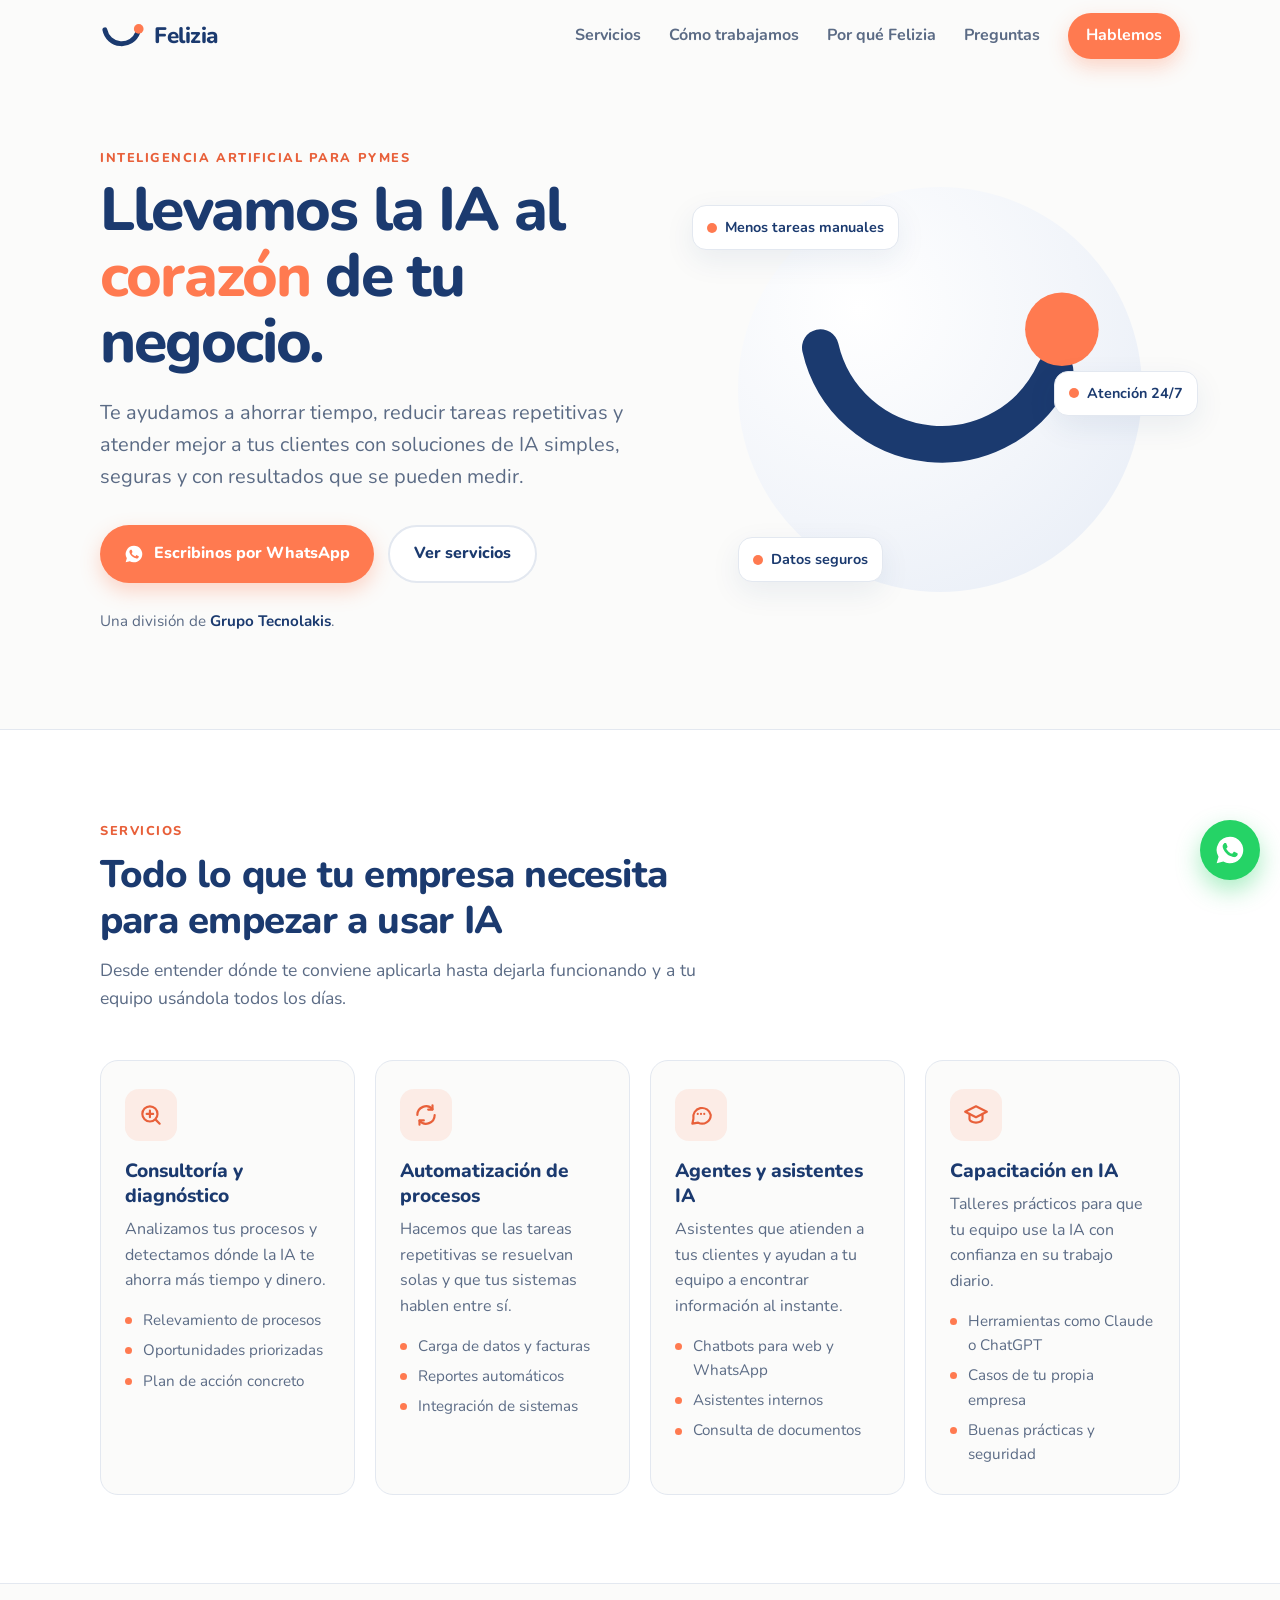
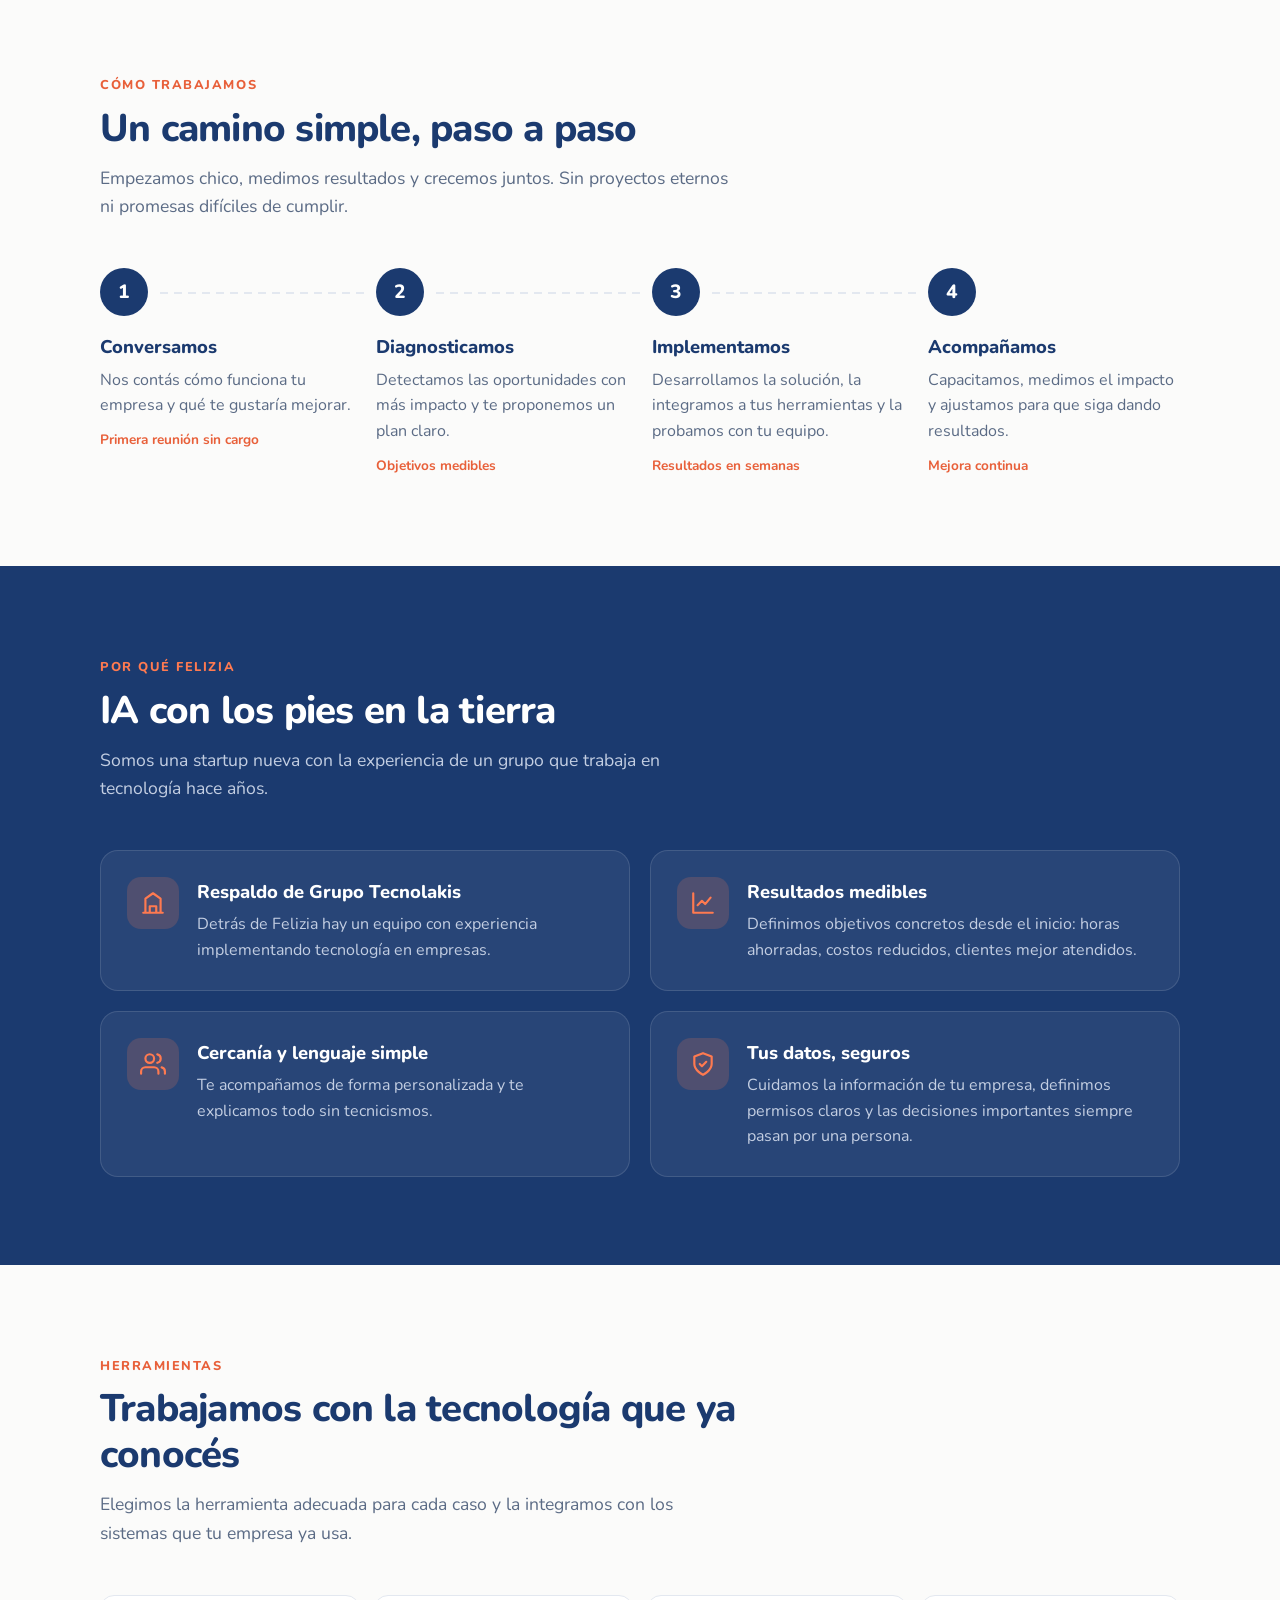
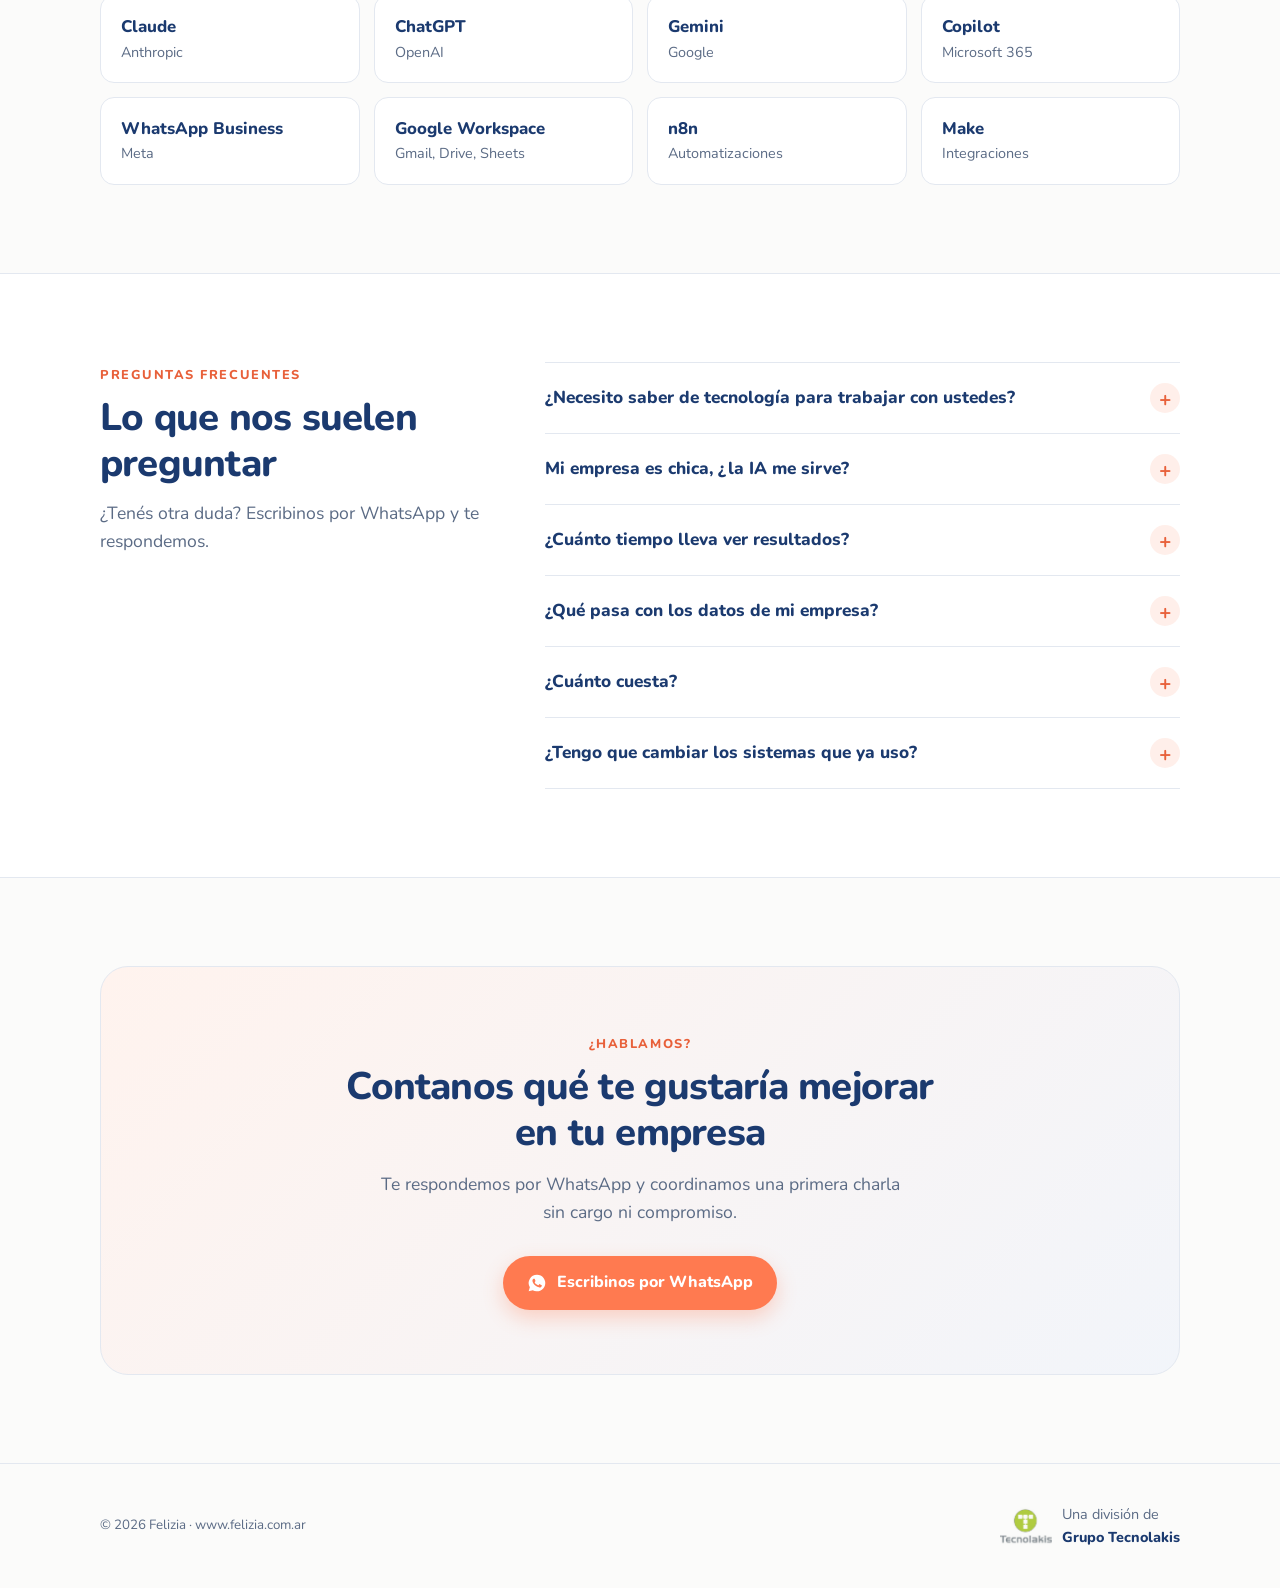
==== commit 0141ea71: "Corregir espacio antes del punto en la portada Co-Authored-By: Claude Opus 5.5 <noreply@anthropic.co" ====
--- a/index.html
+++ b/index.html
@@ -104,7 +104,7 @@
     .hero h1 em { font-style: normal; color: var(--orange); }
     .hero p.lead { font-size: clamp(1.05rem, 2.6vw, 1.25rem); color: var(--muted); margin: 22px 0 32px; max-width: 540px; }
     .hero-actions { display: flex; flex-wrap: wrap; gap: 14px; }
-    .hero-note { margin-top: 26px; color: var(--muted); font-size: .95rem; display: flex; align-items: center; gap: 10px; }
+    .hero-note { margin-top: 26px; color: var(--muted); font-size: .95rem; }
     .hero-note strong { color: var(--navy); }
     .hero-art { position: relative; aspect-ratio: 1 / 1; max-width: 460px; justify-self: center; width: 100%; }
     .hero-art .blob {
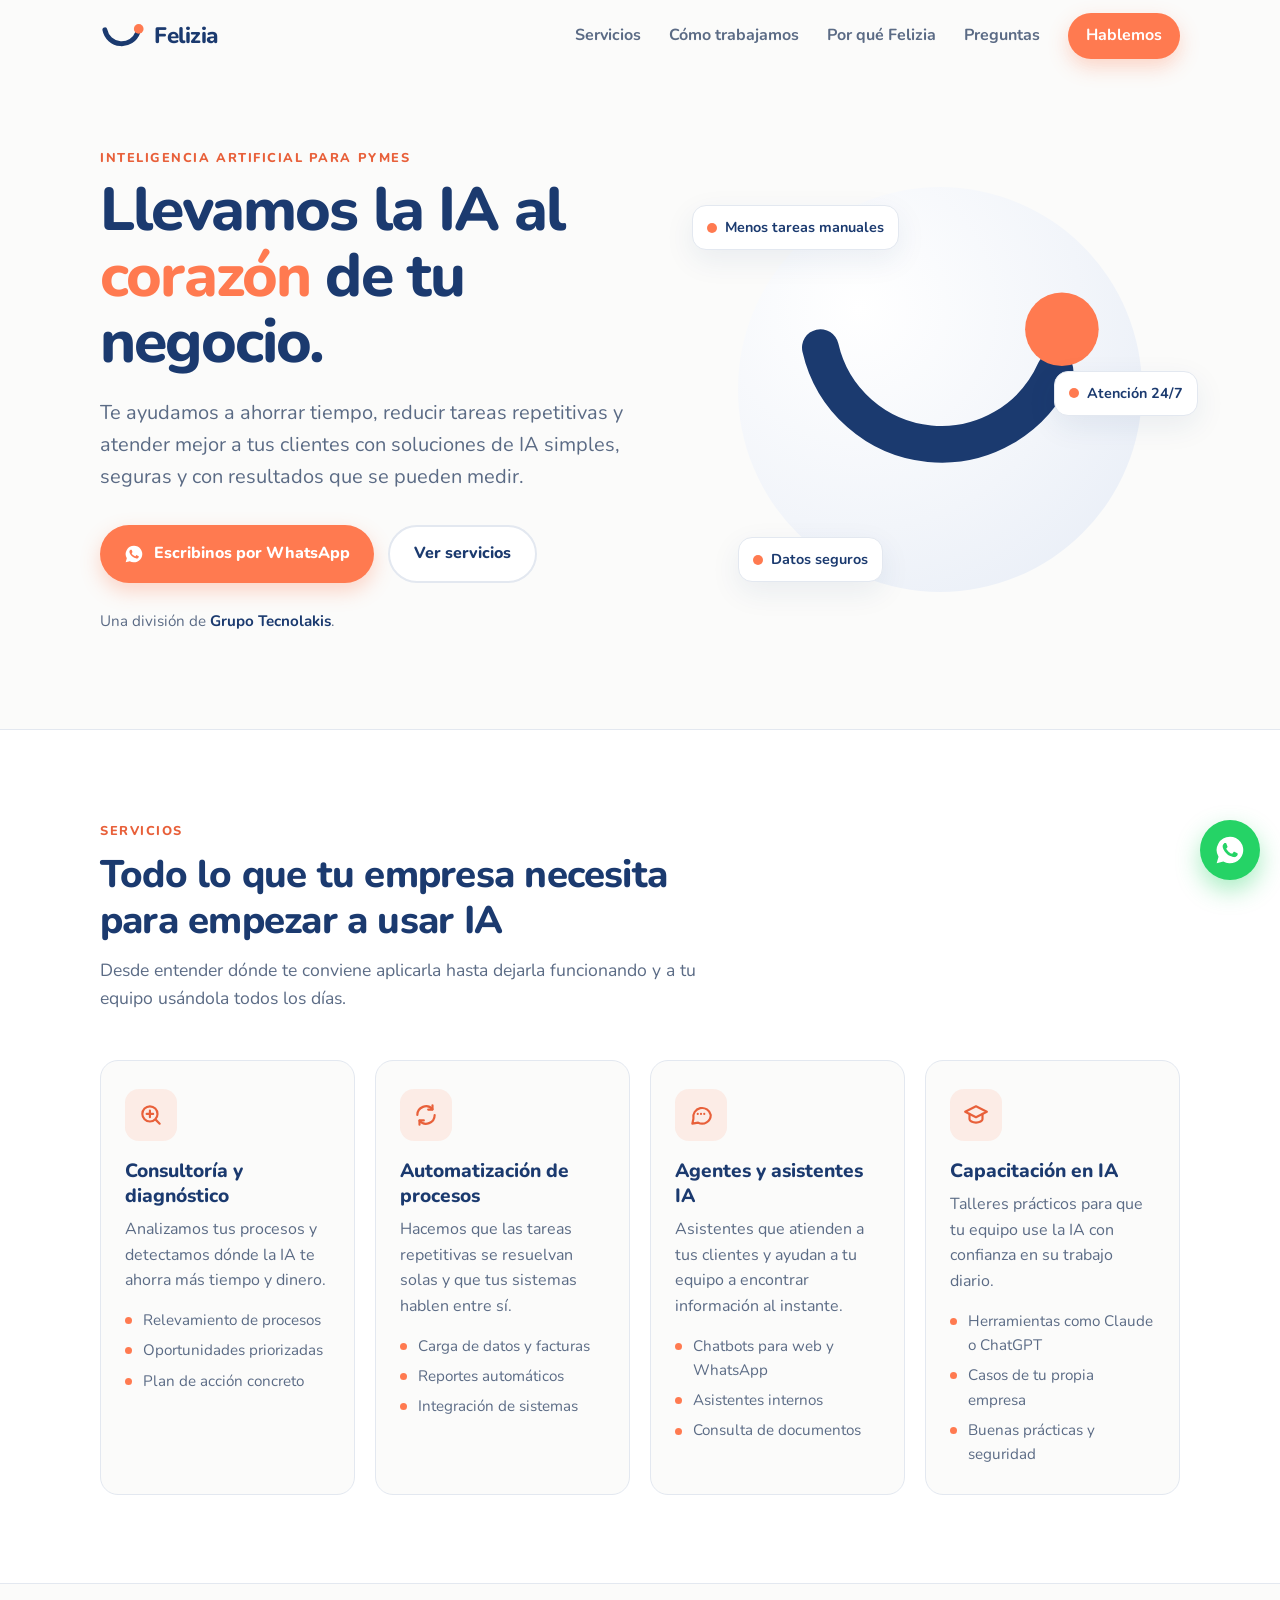
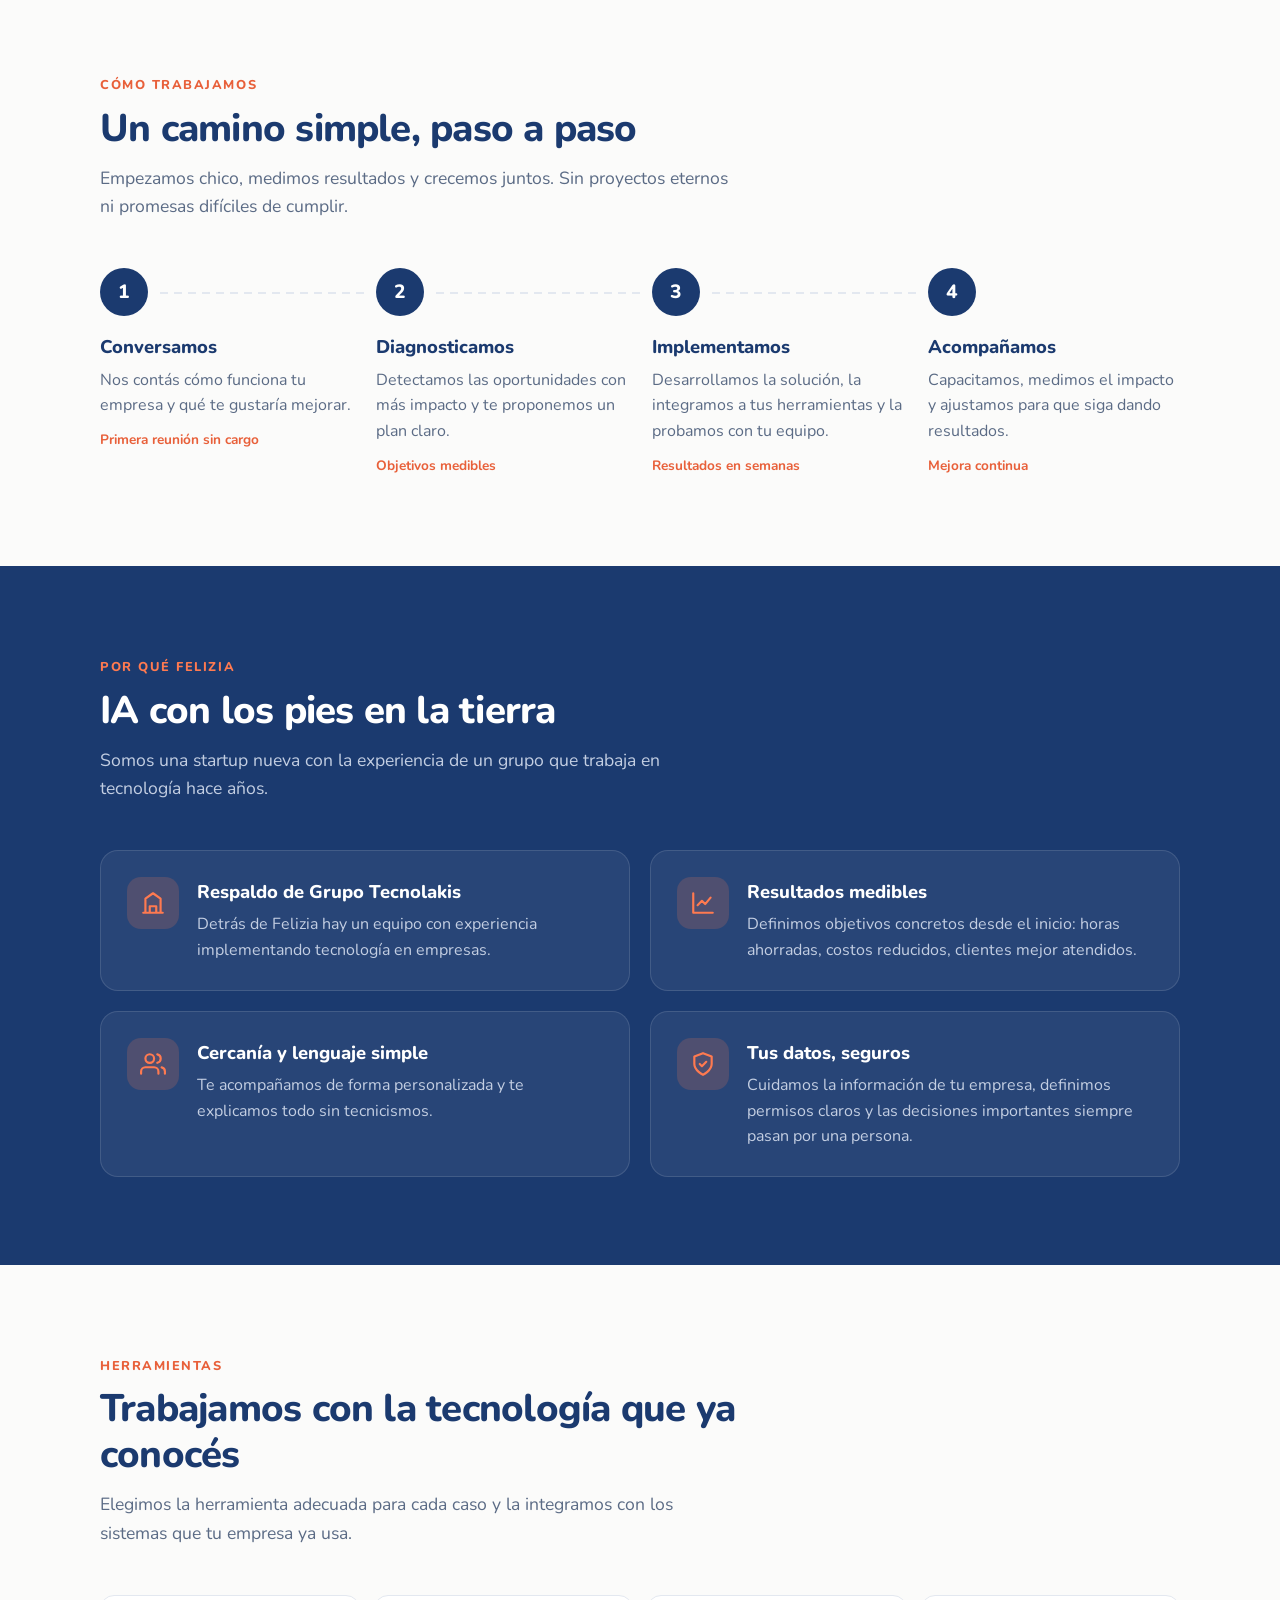
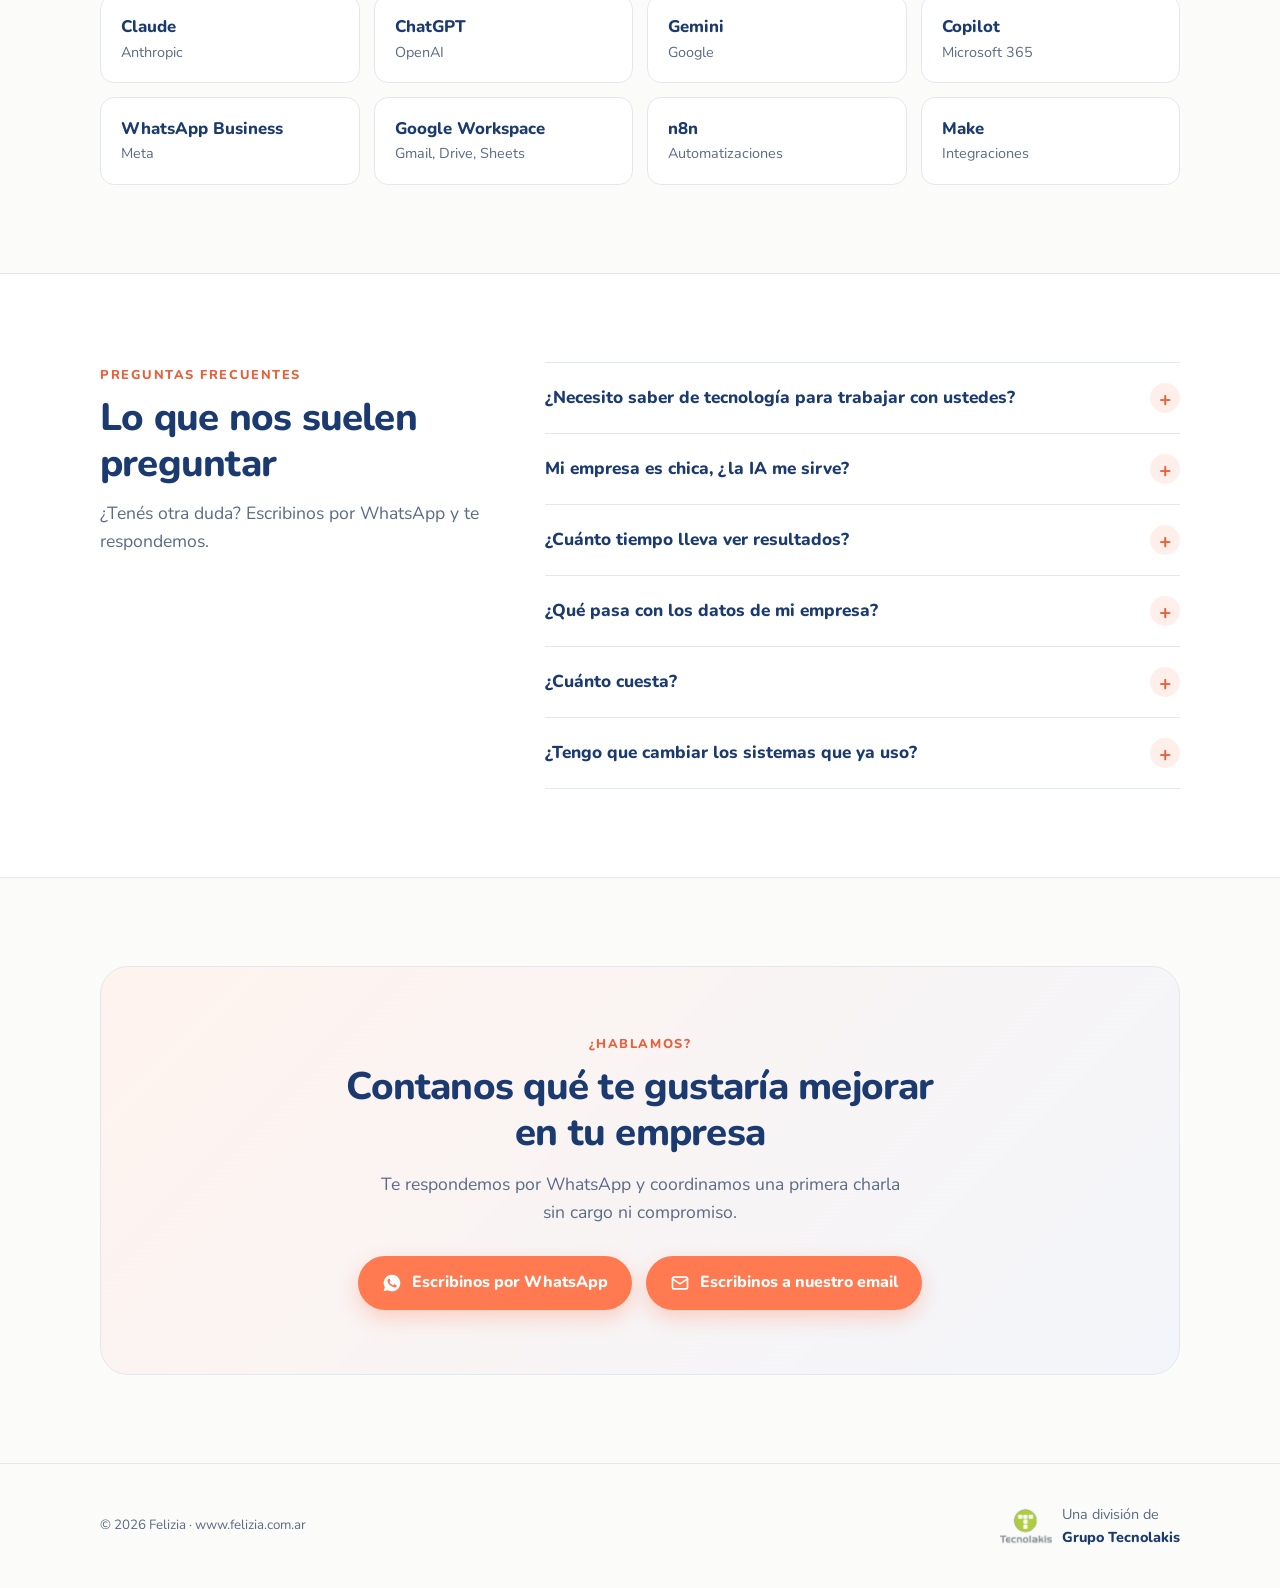
==== commit a3553c1f: "Agregar botón de email en el bloque de contacto Co-Authored-By: Claude Opus 5.5 <noreply@anthropic.c" ====
--- a/index.html
+++ b/index.html
@@ -251,6 +251,8 @@
     }
     .cta h2 { max-width: 640px; margin: 0 auto; }
     .cta p { color: var(--muted); font-size: 1.1rem; margin: 14px auto 30px; max-width: 520px; }
+    .cta-actions { display: flex; flex-wrap: wrap; justify-content: center; gap: 14px; }
+    @media (max-width: 520px) { .cta-actions .btn { width: 100%; justify-content: center; } }
 
     /* Footer */
     footer { border-top: 1px solid var(--line); padding: 36px 0; }
@@ -533,10 +535,16 @@
           <span class="eyebrow">¿Hablamos?</span>
           <h2>Contanos qué te gustaría mejorar en tu empresa</h2>
           <p>Te respondemos por WhatsApp y coordinamos una primera charla sin cargo ni compromiso.</p>
+          <div class="cta-actions">
           <a class="btn btn-primary wa-link" href="#">
             <svg viewBox="0 0 24 24" fill="currentColor" aria-hidden="true"><path d="M12 2a10 10 0 0 0-8.6 15.1L2 22l5-1.3A10 10 0 1 0 12 2Zm5.4 14.1c-.2.6-1.3 1.2-1.8 1.2-.5.1-1 .1-3.3-.8-2.8-1.1-4.6-4-4.7-4.2-.1-.2-1.1-1.5-1.1-2.9s.7-2 1-2.3c.2-.3.5-.3.7-.3h.5c.2 0 .4 0 .6.5l.8 2c.1.2.1.4 0 .5l-.3.5-.4.4c-.1.1-.3.3-.1.6.2.3.7 1.2 1.6 2 1.1 1 2 1.3 2.3 1.4.3.1.5.1.6-.1l.9-1.1c.2-.3.4-.2.6-.1l1.9.9c.3.1.5.2.5.3.1.1.1.6-.1 1.3Z"/></svg>
             Escribinos por WhatsApp
           </a>
+          <a class="btn btn-primary" href="mailto:prago@felizia.com.ar?subject=Consulta%20desde%20felizia.com.ar">
+            <svg viewBox="0 0 24 24" fill="none" stroke="currentColor" stroke-width="2" stroke-linecap="round" stroke-linejoin="round" aria-hidden="true"><rect x="3" y="5" width="18" height="14" rx="2"/><path d="m3 7 9 6 9-6"/></svg>
+            Escribinos a nuestro email
+          </a>
+          </div>
         </div>
       </div>
     </section>
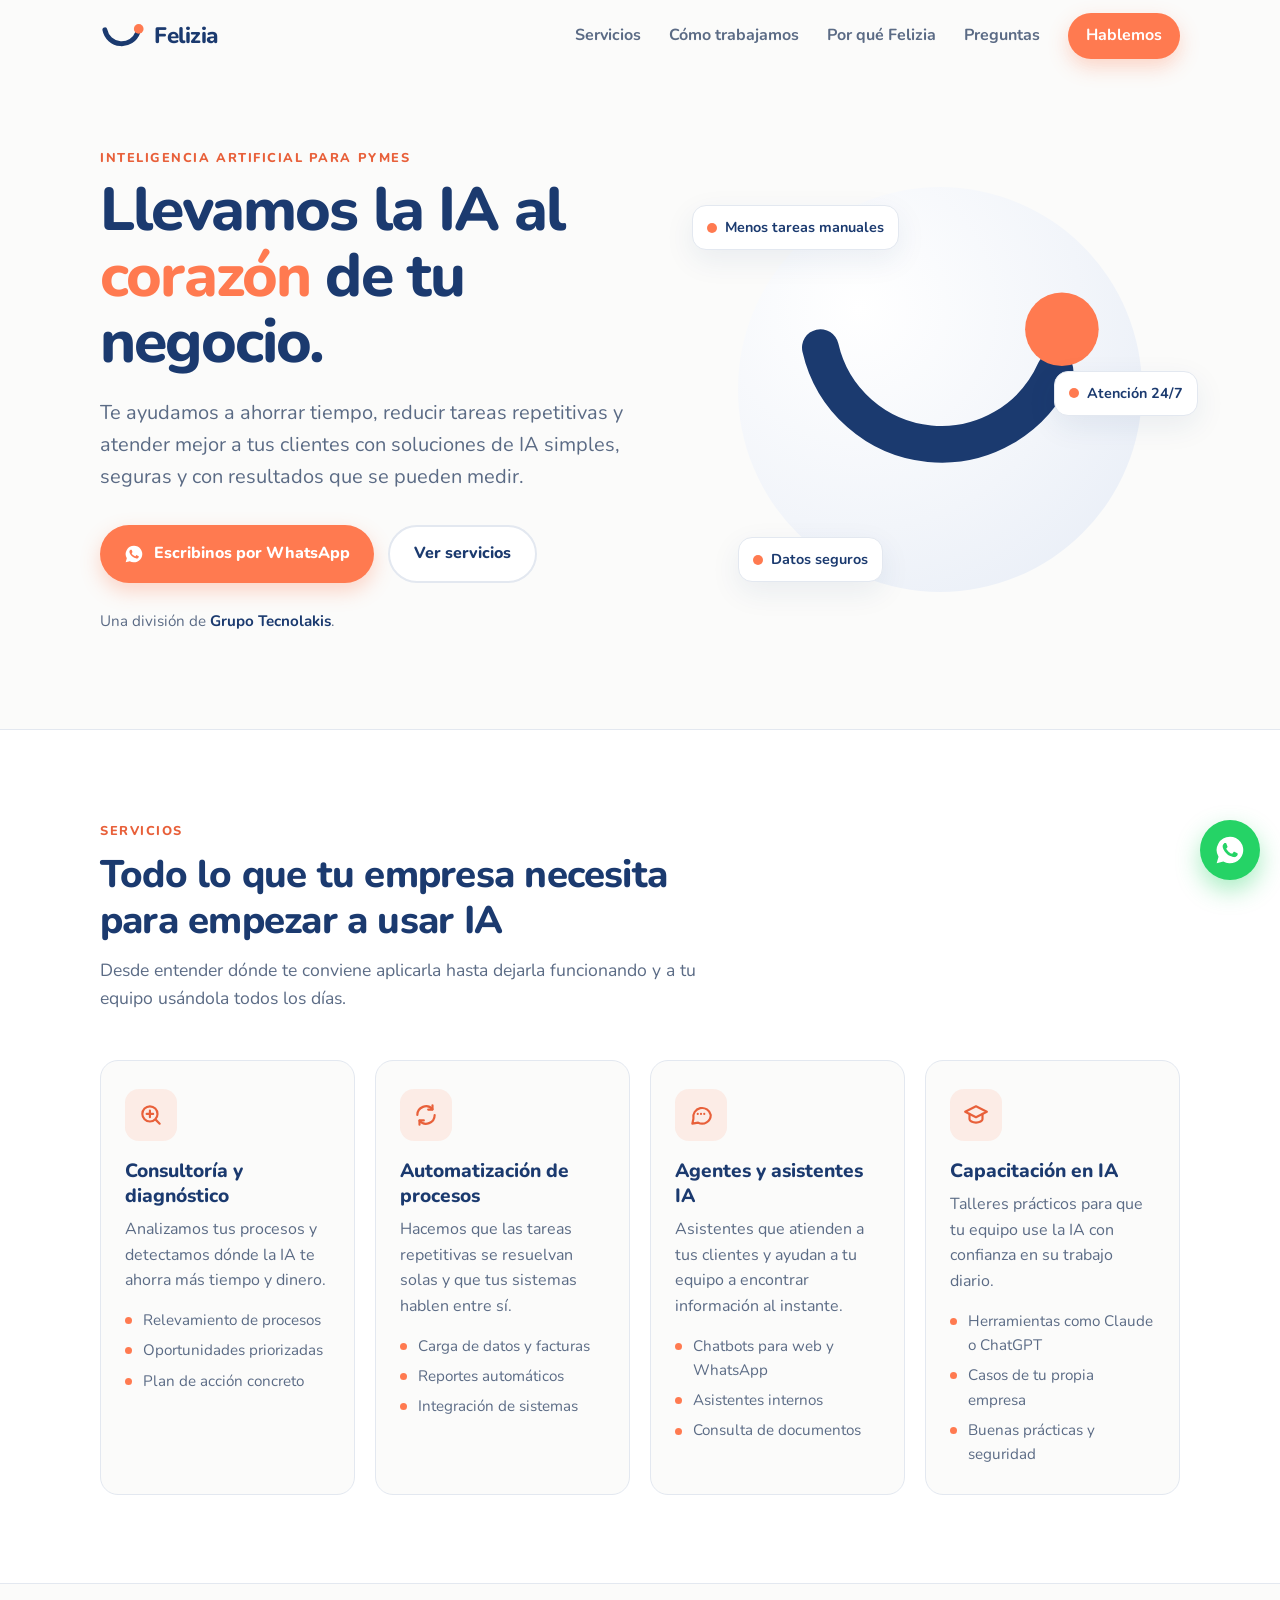
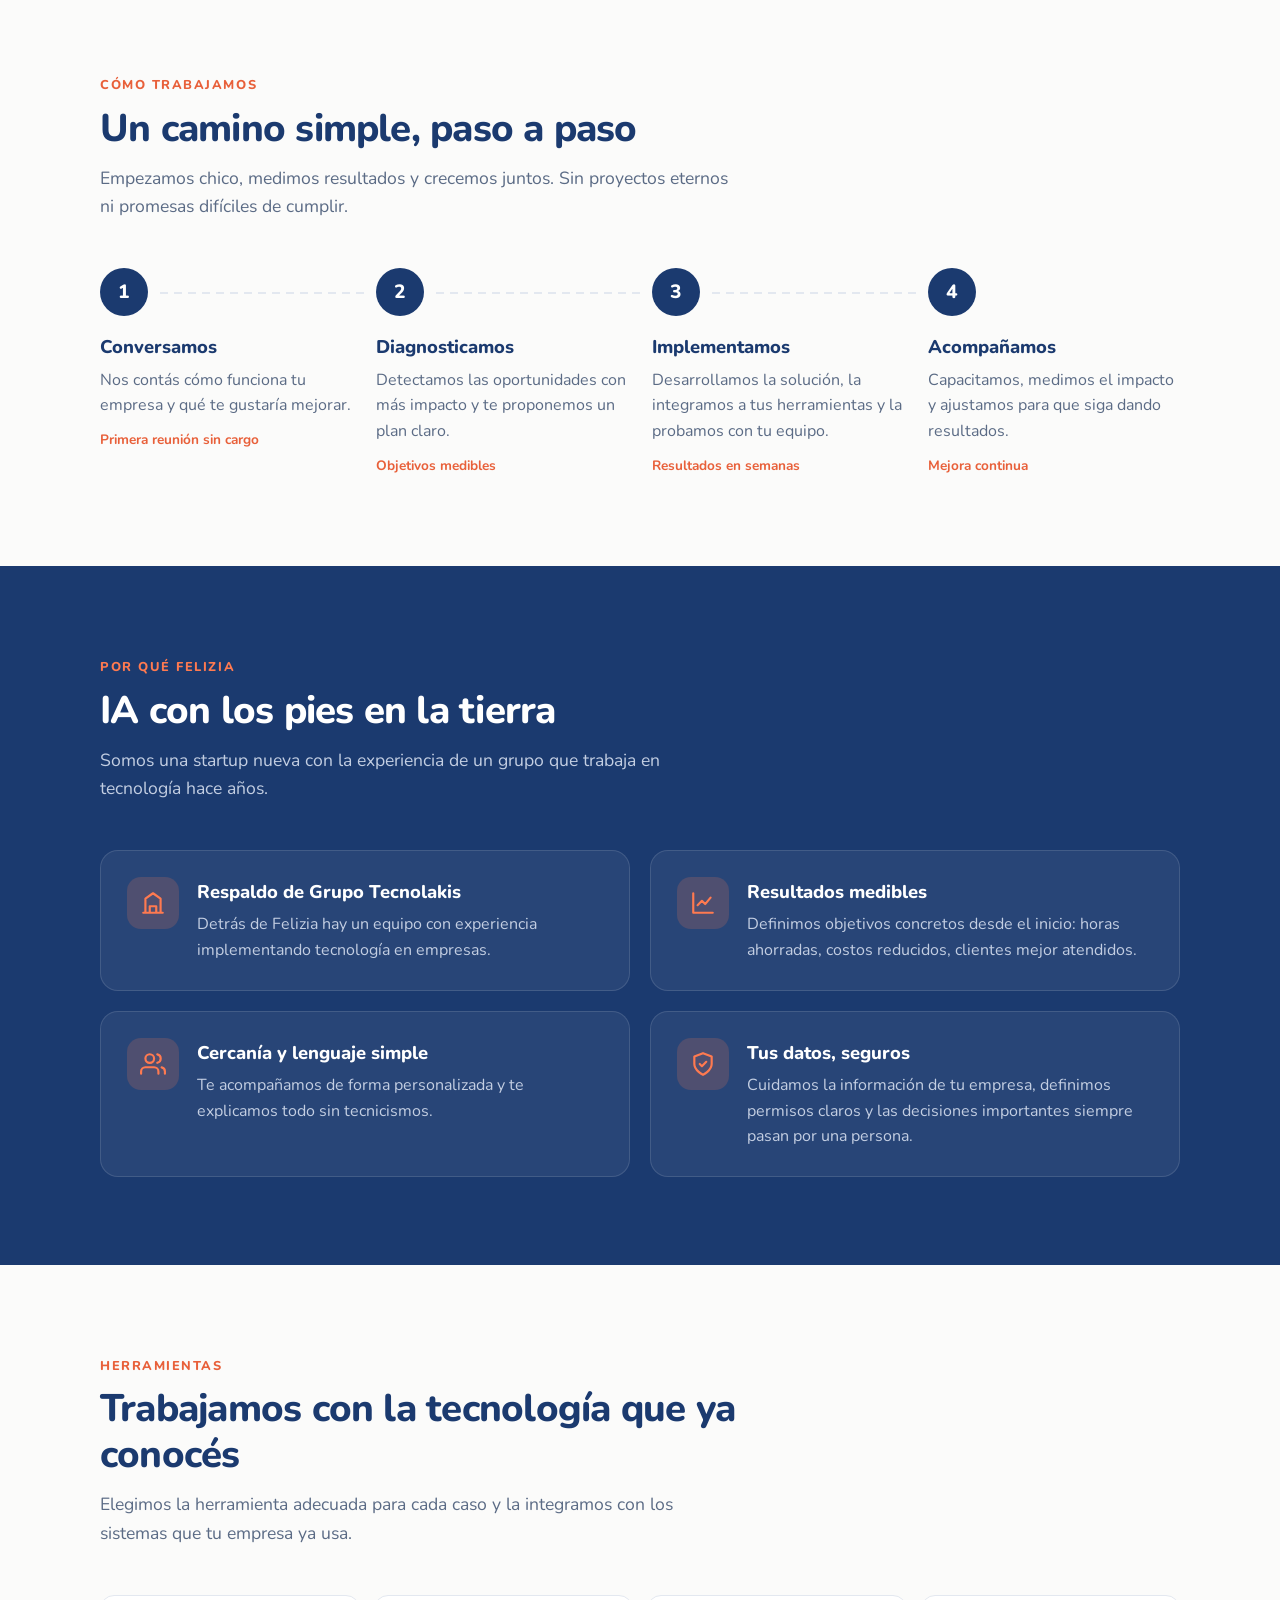
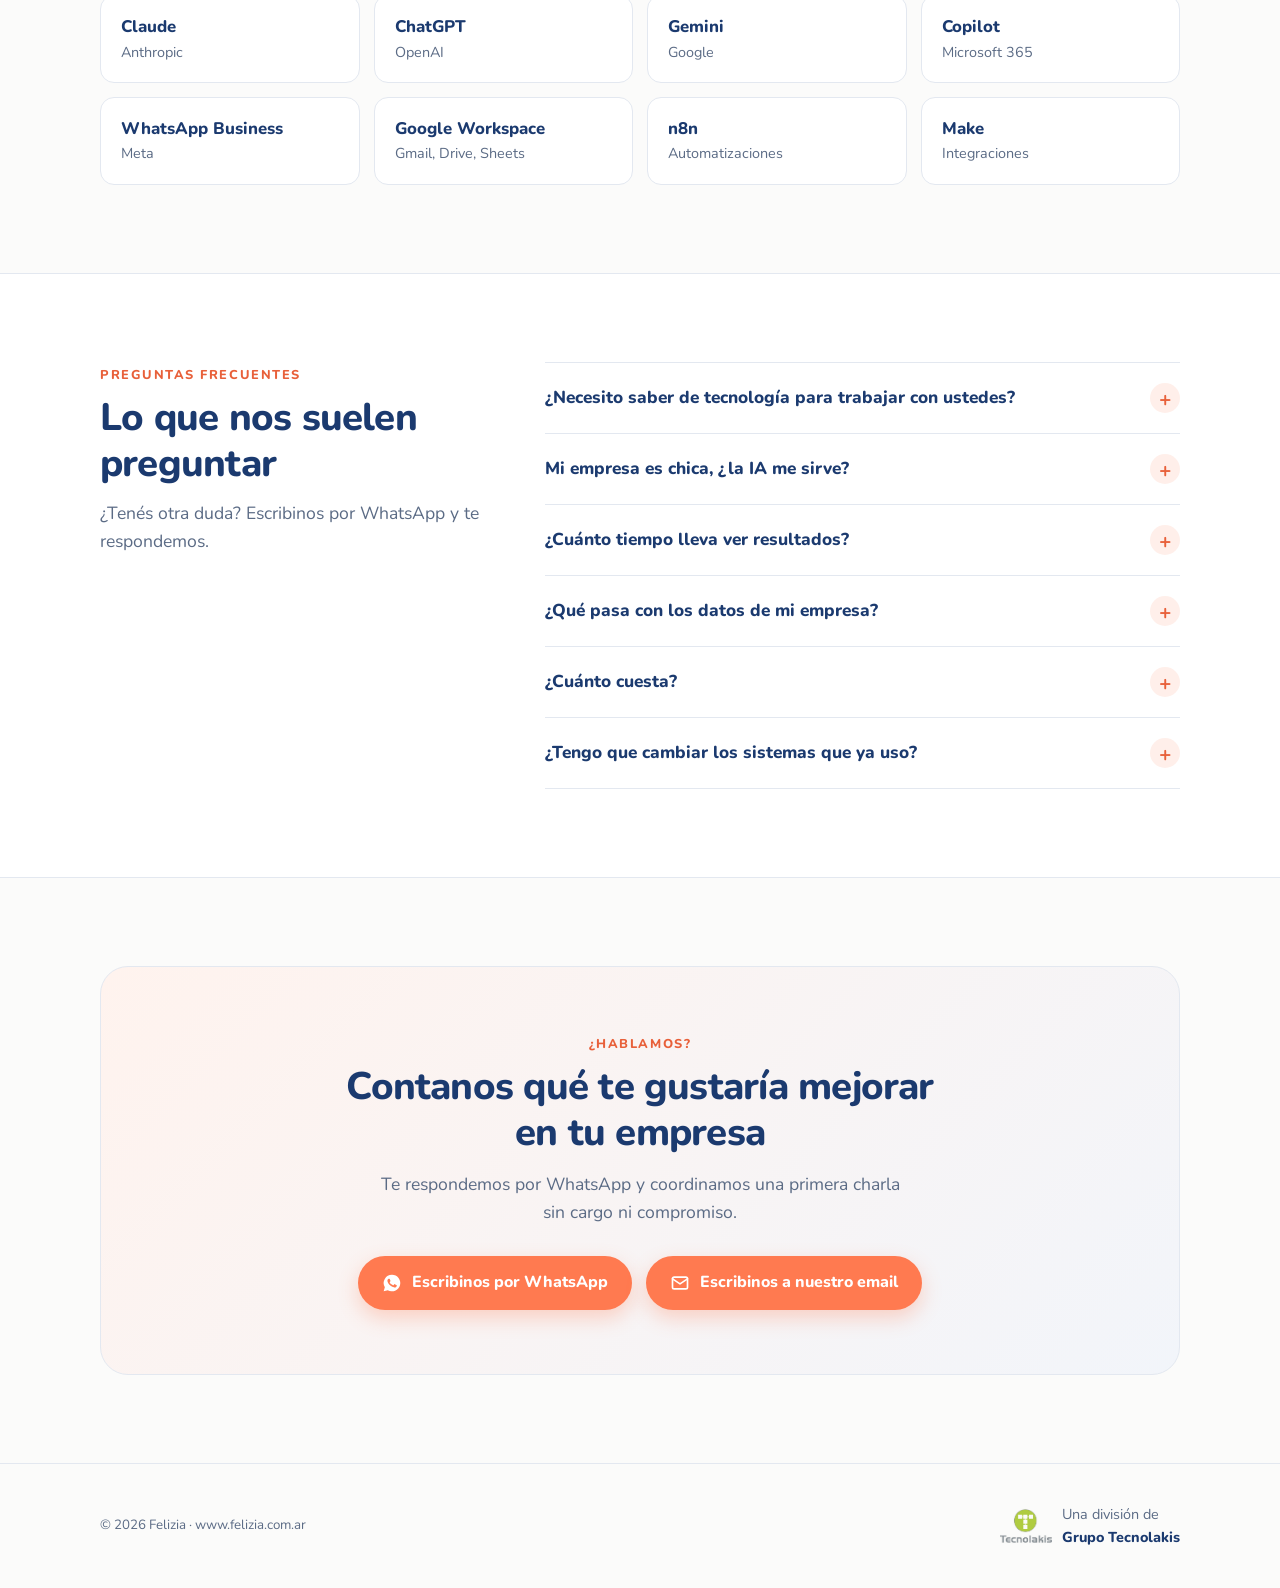
==== commit cc43edc4: "Hacer que el logo vuelva al inicio de la página Co-Authored-By: Claude Opus 5.5 <noreply@anthropic.c" ====
--- a/index.html
+++ b/index.html
@@ -324,7 +324,7 @@
 
   <header id="top">
     <div class="wrap nav">
-      <a class="brand" href="#top" aria-label="Felizia, ir al inicio">
+      <a class="brand" href="#inicio" aria-label="Felizia, ir al inicio">
         <svg viewBox="0 0 200 140" aria-hidden="true"><path d="M22 40 A78 78 0 0 0 172 52" fill="none" stroke="#1B3A6F" stroke-width="22" stroke-linecap="round"/><circle cx="176" cy="36" r="22" fill="#FF7A50"/></svg>
         Felizia
       </a>
@@ -343,7 +343,7 @@
 
   <main>
     <!-- HERO -->
-    <section class="hero">
+    <section class="hero" id="inicio">
       <div class="wrap hero-grid">
         <div>
           <span class="eyebrow">Inteligencia artificial para PyMEs</span>
@@ -586,6 +586,13 @@
       menu.classList.remove("open"); toggle.setAttribute("aria-expanded", "false");
     }));
 
+    // El logo siempre vuelve al principio de la página
+    document.querySelector(".brand").addEventListener("click", e => {
+      e.preventDefault();
+      window.scrollTo({ top: 0, behavior: matchMedia("(prefers-reduced-motion: reduce)").matches ? "auto" : "smooth" });
+      history.replaceState(null, "", location.pathname);
+    });
+
     // Borde del header al hacer scroll
     const header = document.querySelector("header");
     addEventListener("scroll", () => header.classList.toggle("scrolled", scrollY > 8), { passive: true });
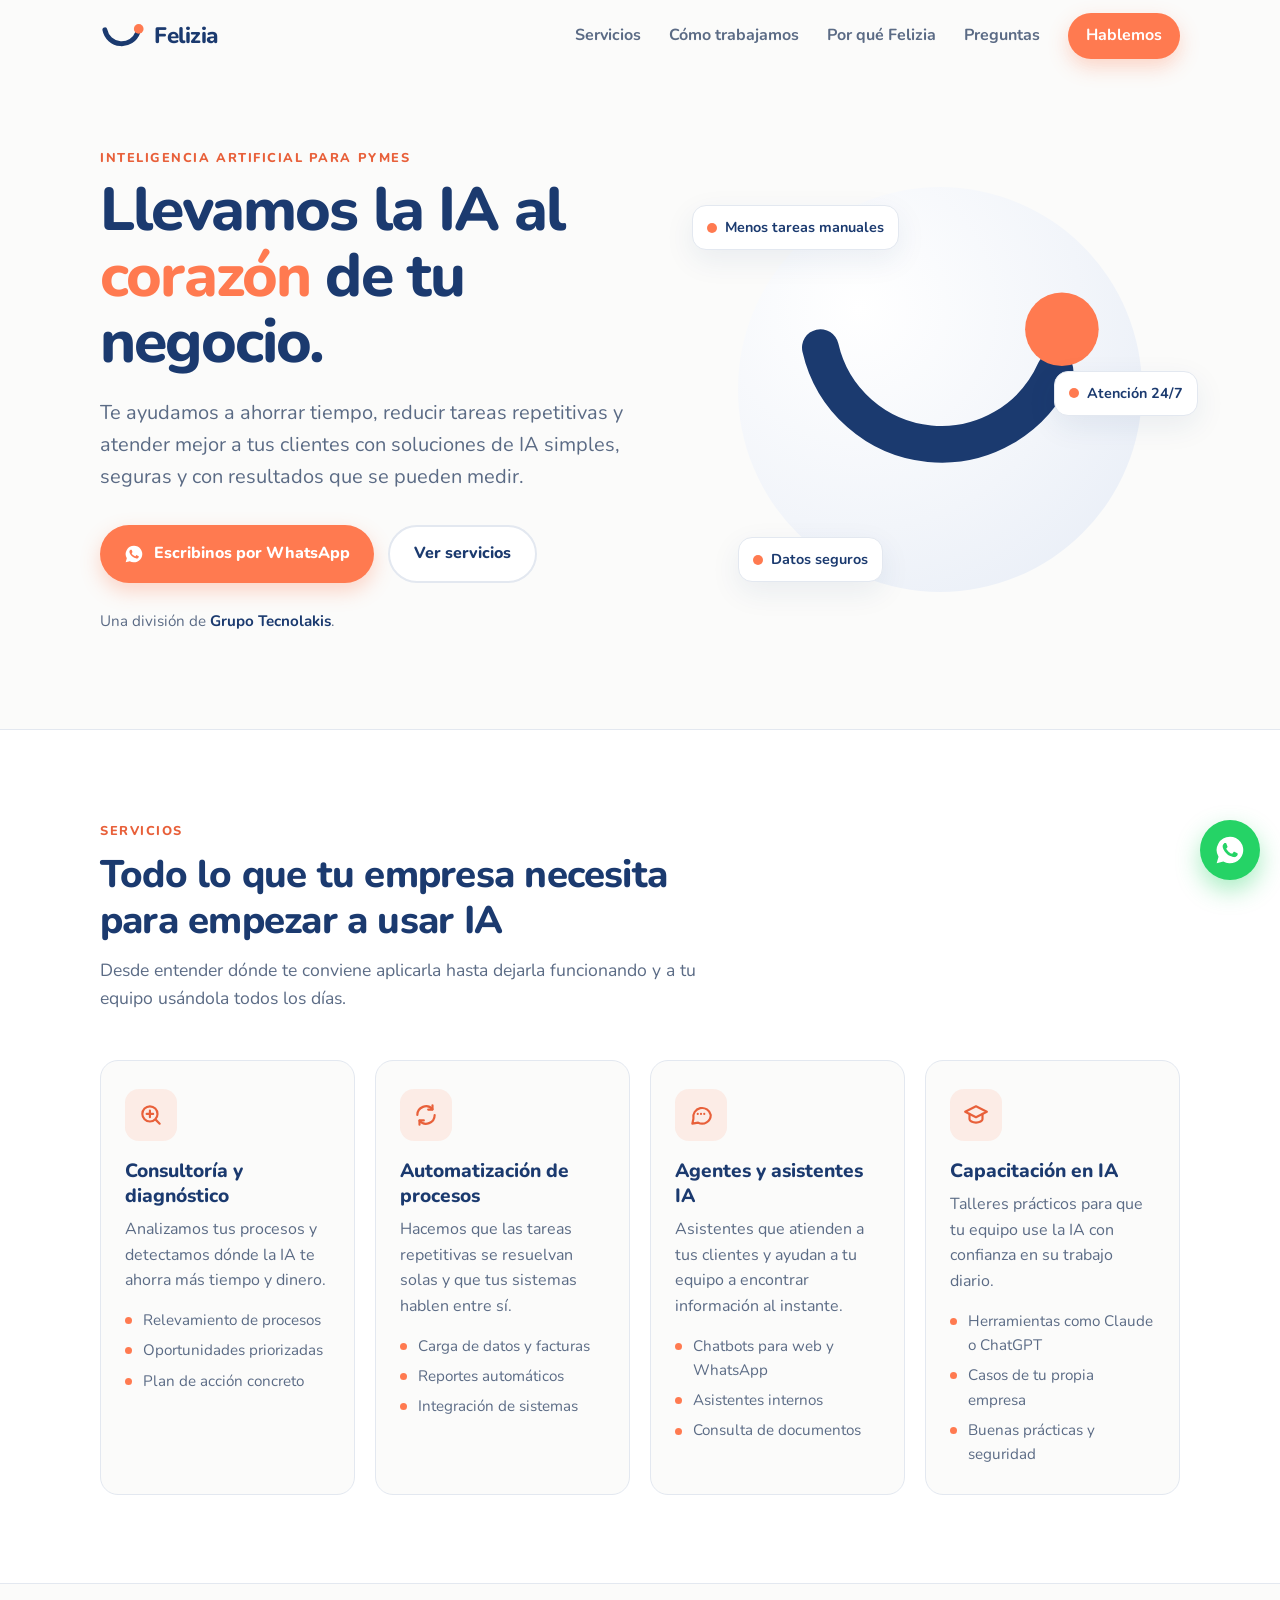
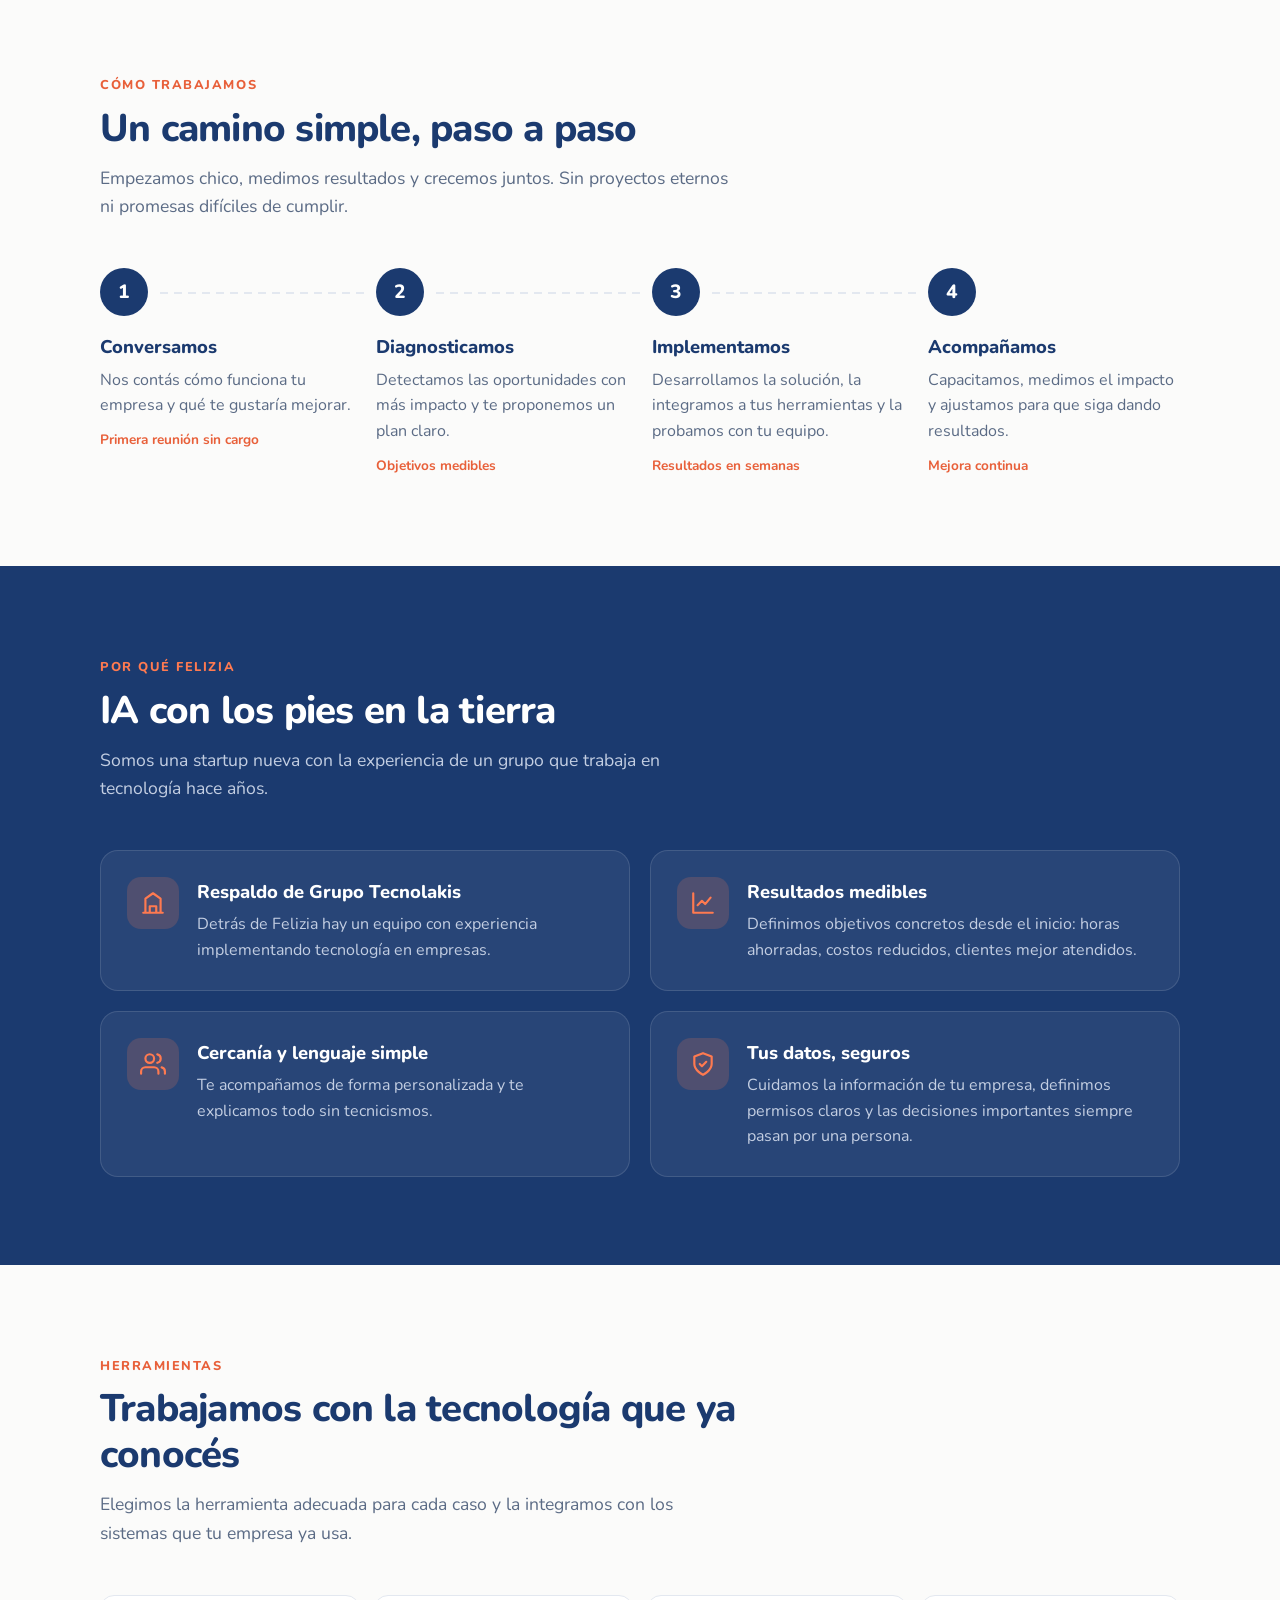
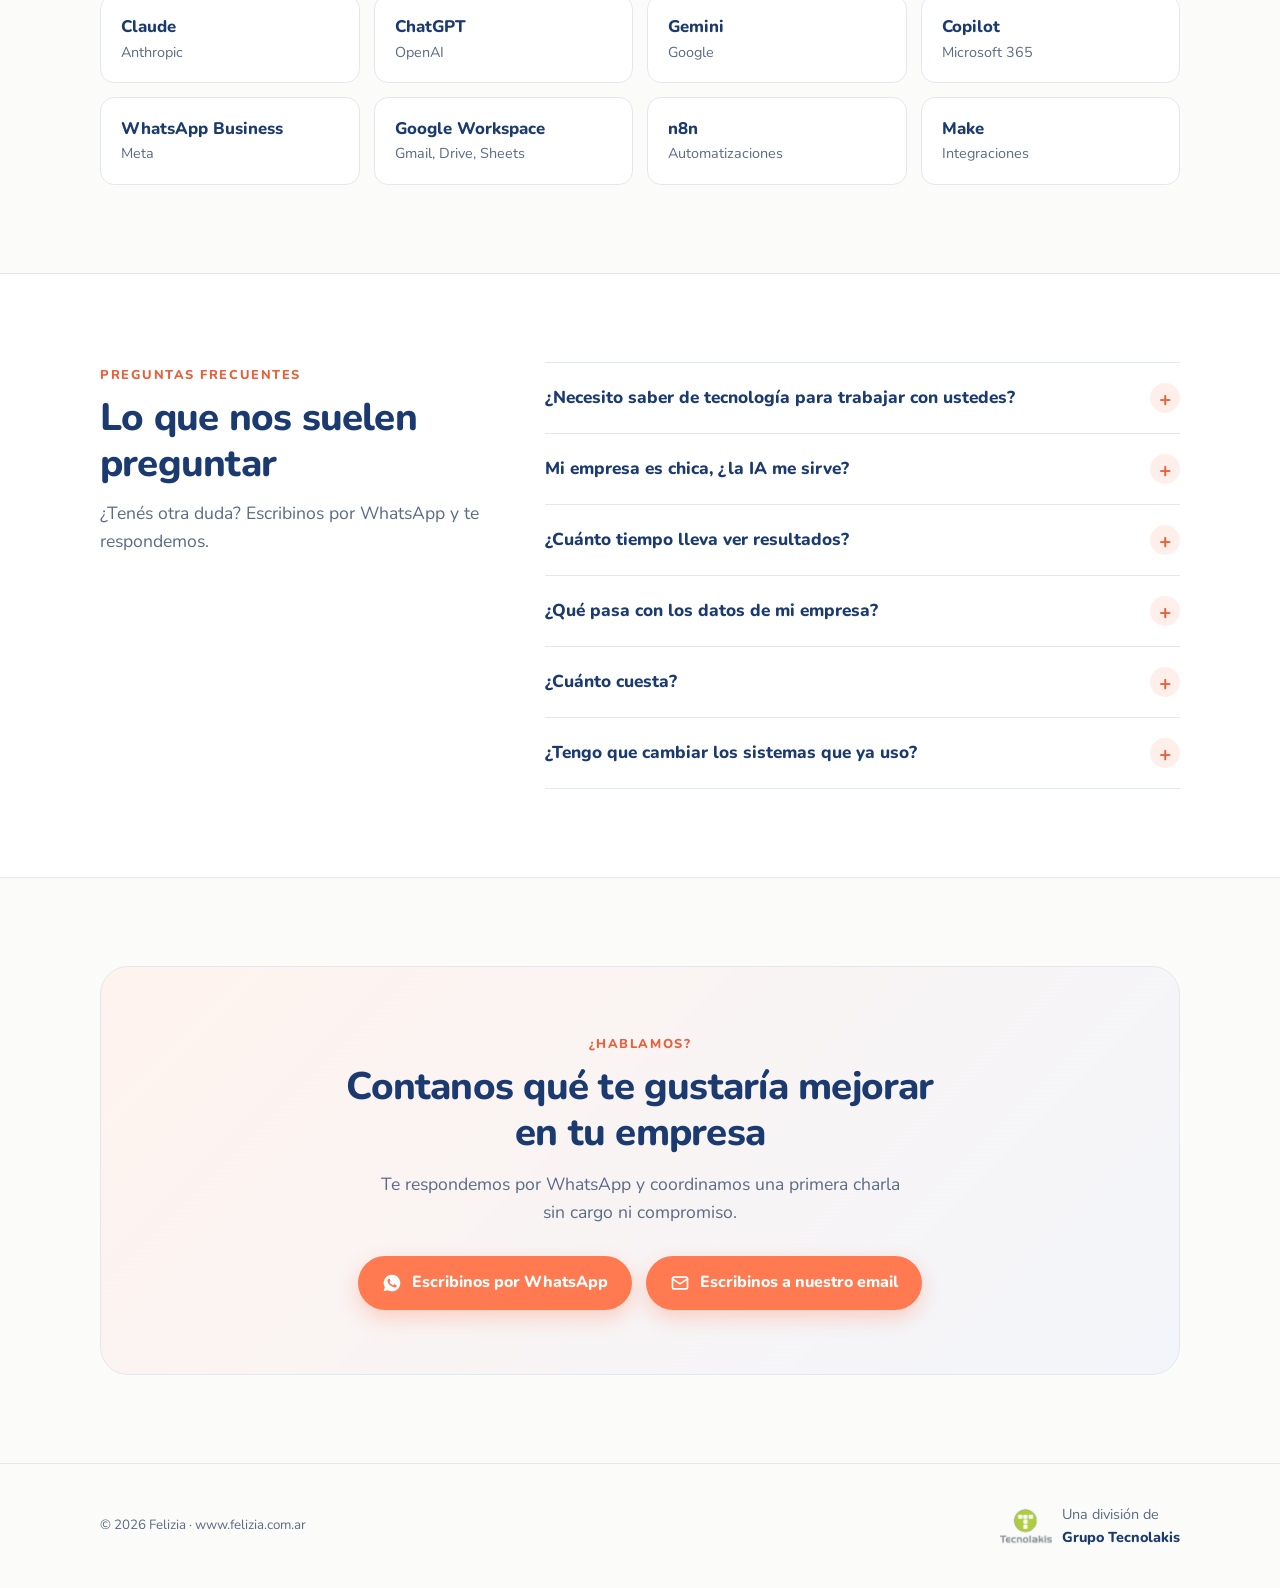
==== commit 2046c3c1: "Preparar el sitio para Google: sitemap, robots y datos estructurados Co-Authored-By: Claude Opus 5.5" ====
--- a/index.html
+++ b/index.html
@@ -3,12 +3,58 @@
 <head>
   <meta charset="utf-8">
   <meta name="viewport" content="width=device-width, initial-scale=1">
-  <title>Felizia · Inteligencia artificial para PyMEs</title>
-  <meta name="description" content="Felizia lleva la inteligencia artificial al corazón de tu negocio: consultoría, automatización de procesos, agentes IA y capacitación para PyMEs. Una división de Grupo Tecnolakis.">
+  <title>Felizia · IA para PyMEs: automatización, agentes IA y consultoría</title>
+  <meta name="description" content="Inteligencia artificial para PyMEs en Argentina: consultoría, automatización de procesos, chatbots y agentes IA para WhatsApp, y capacitación.">
   <link rel="canonical" href="https://www.felizia.com.ar/">
+  <meta name="theme-color" content="#1B3A6F">
+  <meta property="og:type" content="website">
+  <meta property="og:locale" content="es_AR">
+  <meta property="og:site_name" content="Felizia">
   <meta property="og:title" content="Felizia · Inteligencia artificial para PyMEs">
   <meta property="og:description" content="Llevamos la IA al corazón de tu negocio. Soluciones simples, seguras y con resultados medibles.">
   <meta property="og:url" content="https://www.felizia.com.ar/">
+  <script type="application/ld+json">
+  {
+    "@context": "https://schema.org",
+    "@graph": [
+      {
+        "@type": "ProfessionalService",
+        "@id": "https://www.felizia.com.ar/#empresa",
+        "name": "Felizia",
+        "url": "https://www.felizia.com.ar/",
+        "description": "Soluciones de inteligencia artificial para PyMEs: consultoría y diagnóstico, automatización de procesos, agentes y asistentes IA, y capacitación en IA.",
+        "slogan": "Llevamos la IA al corazón de tu negocio.",
+        "telephone": "+54 9 3468 50-9019",
+        "email": "prago@felizia.com.ar",
+        "areaServed": { "@type": "Country", "name": "Argentina" },
+        "knowsLanguage": "es",
+        "parentOrganization": {
+          "@type": "Organization",
+          "name": "Grupo Tecnolakis",
+          "url": "https://www.tecnolakis.com.ar/"
+        },
+        "hasOfferCatalog": {
+          "@type": "OfferCatalog",
+          "name": "Servicios de inteligencia artificial para empresas",
+          "itemListElement": [
+            { "@type": "Offer", "itemOffered": { "@type": "Service", "name": "Consultoría y diagnóstico en IA" } },
+            { "@type": "Offer", "itemOffered": { "@type": "Service", "name": "Automatización de procesos con IA" } },
+            { "@type": "Offer", "itemOffered": { "@type": "Service", "name": "Agentes y asistentes IA, chatbots para web y WhatsApp" } },
+            { "@type": "Offer", "itemOffered": { "@type": "Service", "name": "Capacitación en inteligencia artificial" } }
+          ]
+        }
+      },
+      {
+        "@type": "WebSite",
+        "@id": "https://www.felizia.com.ar/#sitio",
+        "url": "https://www.felizia.com.ar/",
+        "name": "Felizia",
+        "inLanguage": "es-AR",
+        "publisher": { "@id": "https://www.felizia.com.ar/#empresa" }
+      }
+    ]
+  }
+  </script>
   <link rel="icon" href="data:image/svg+xml,%3Csvg xmlns='http://www.w3.org/2000/svg' viewBox='0 0 200 140'%3E%3Cpath d='M22 40 A78 78 0 0 0 172 52' fill='none' stroke='%231B3A6F' stroke-width='22' stroke-linecap='round'/%3E%3Ccircle cx='176' cy='36' r='22' fill='%23FF7A50'/%3E%3C/svg%3E">
   <link rel="preconnect" href="https://fonts.googleapis.com">
   <link rel="preconnect" href="https://fonts.gstatic.com" crossorigin>
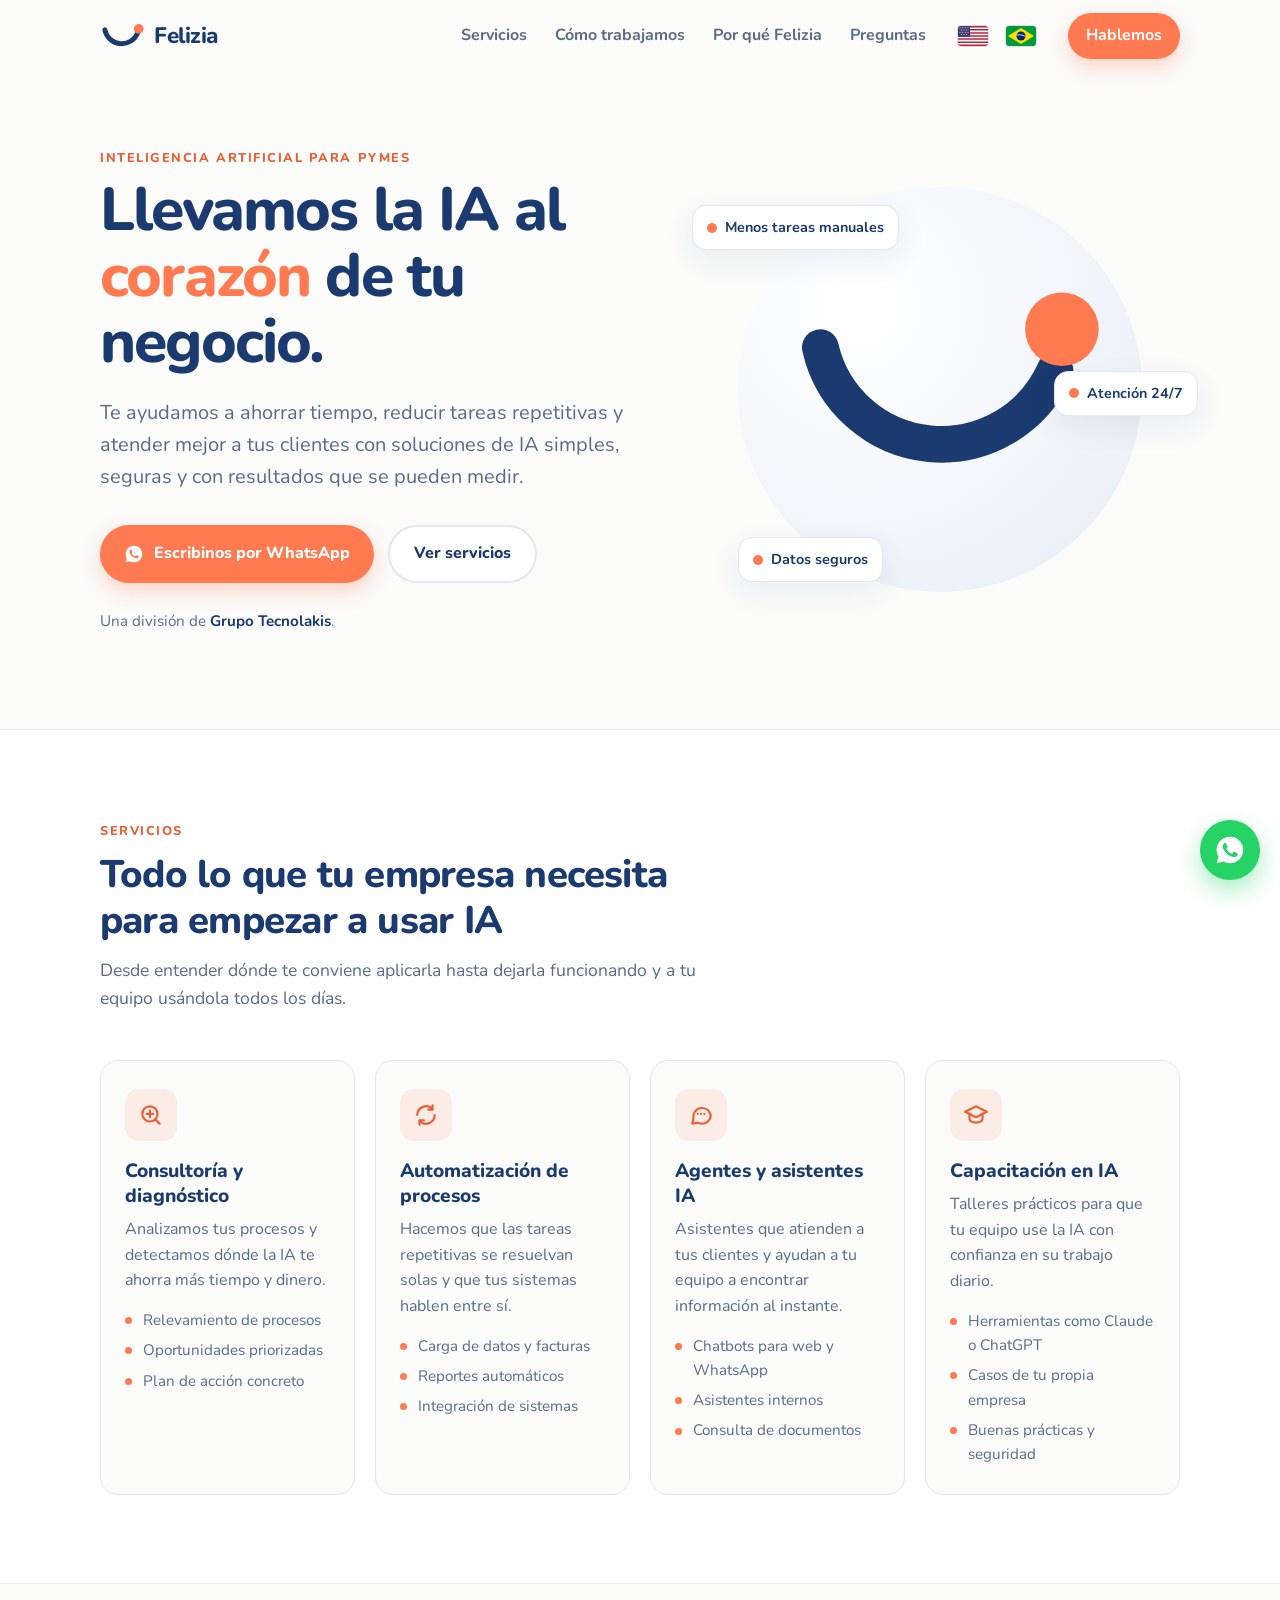
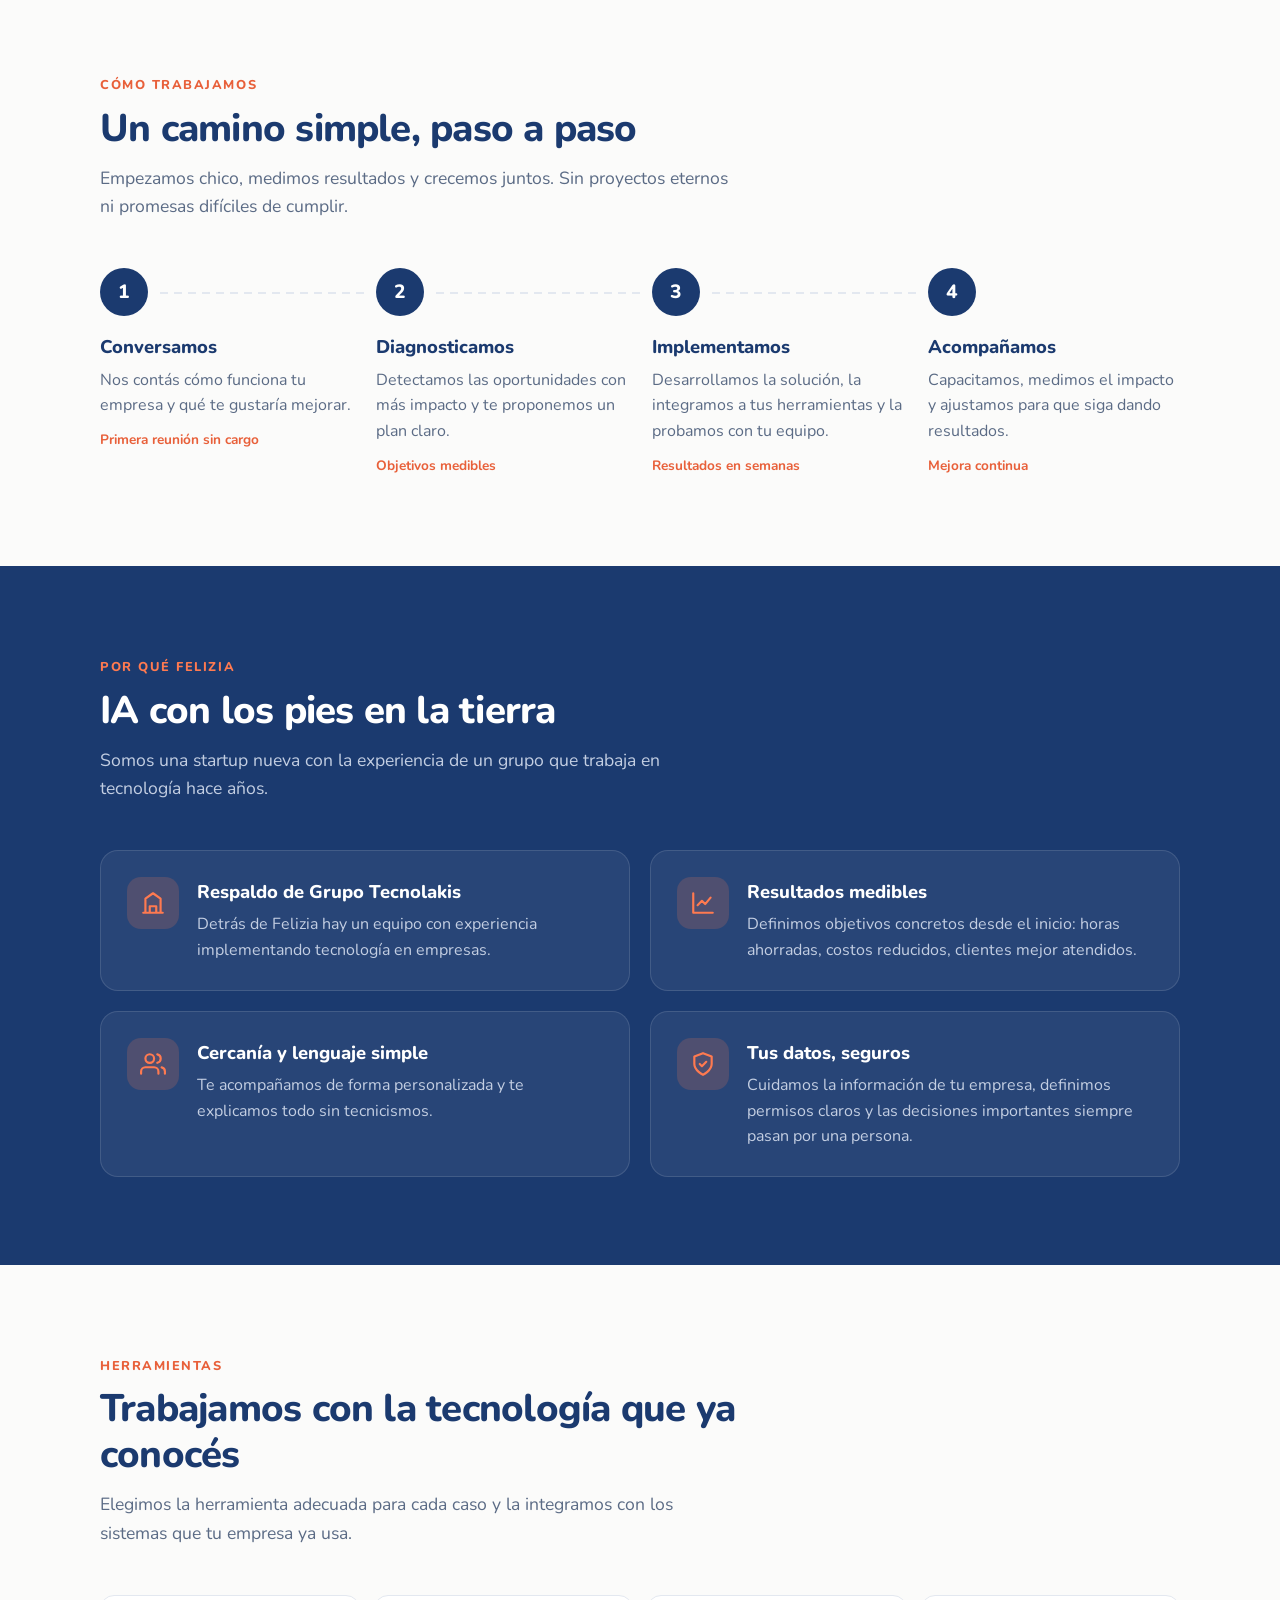
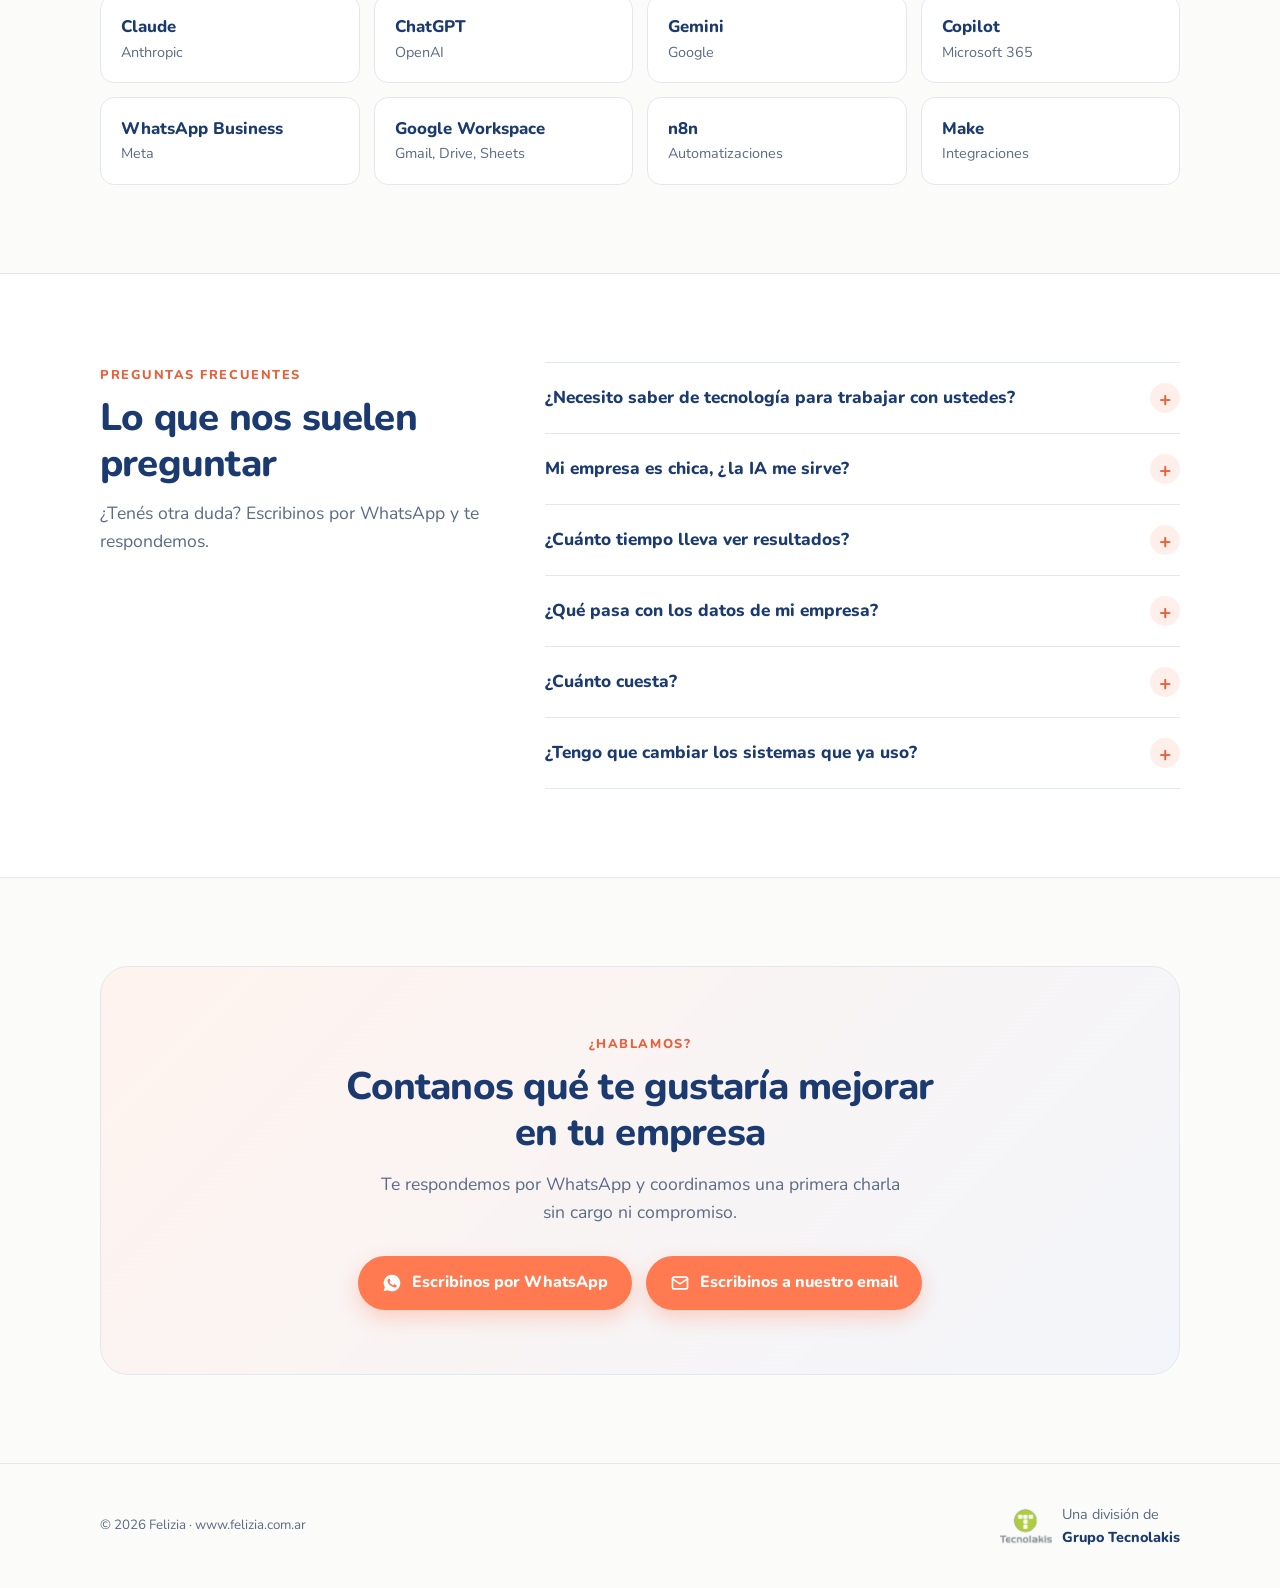
==== commit 6421945c: "Agregar versiones en inglés y portugués con selector de idioma por banderas - /en/ y /pt/ con todo e" ====
--- a/index.html
+++ b/index.html
@@ -6,6 +6,10 @@
   <title>Felizia · IA para PyMEs: automatización, agentes IA y consultoría</title>
   <meta name="description" content="Inteligencia artificial para PyMEs en Argentina: consultoría, automatización de procesos, chatbots y agentes IA para WhatsApp, y capacitación.">
   <link rel="canonical" href="https://www.felizia.com.ar/">
+  <link rel="alternate" hreflang="es" href="https://www.felizia.com.ar/">
+  <link rel="alternate" hreflang="en" href="https://www.felizia.com.ar/en/">
+  <link rel="alternate" hreflang="pt" href="https://www.felizia.com.ar/pt/">
+  <link rel="alternate" hreflang="x-default" href="https://www.felizia.com.ar/">
   <meta name="theme-color" content="#1B3A6F">
   <meta property="og:type" content="website">
   <meta property="og:locale" content="es_AR">
@@ -13,6 +17,11 @@
   <meta property="og:title" content="Felizia · Inteligencia artificial para PyMEs">
   <meta property="og:description" content="Llevamos la IA al corazón de tu negocio. Soluciones simples, seguras y con resultados medibles.">
   <meta property="og:url" content="https://www.felizia.com.ar/">
+  <meta property="og:image" content="https://www.felizia.com.ar/og-image.png">
+  <meta property="og:image:width" content="1200">
+  <meta property="og:image:height" content="1200">
+  <meta property="og:image:alt" content="Logo de Felizia">
+  <meta name="twitter:card" content="summary">
   <script type="application/ld+json">
   {
     "@context": "https://schema.org",
@@ -22,12 +31,14 @@
         "@id": "https://www.felizia.com.ar/#empresa",
         "name": "Felizia",
         "url": "https://www.felizia.com.ar/",
+        "logo": "https://www.felizia.com.ar/logo.png",
+        "image": "https://www.felizia.com.ar/og-image.png",
         "description": "Soluciones de inteligencia artificial para PyMEs: consultoría y diagnóstico, automatización de procesos, agentes y asistentes IA, y capacitación en IA.",
         "slogan": "Llevamos la IA al corazón de tu negocio.",
         "telephone": "+54 9 3468 50-9019",
         "email": "prago@felizia.com.ar",
         "areaServed": { "@type": "Country", "name": "Argentina" },
-        "knowsLanguage": "es",
+        "knowsLanguage": ["es", "en", "pt"],
         "parentOrganization": {
           "@type": "Organization",
           "name": "Grupo Tecnolakis",
@@ -55,316 +66,12 @@
     ]
   }
   </script>
-  <link rel="icon" href="data:image/svg+xml,%3Csvg xmlns='http://www.w3.org/2000/svg' viewBox='0 0 200 140'%3E%3Cpath d='M22 40 A78 78 0 0 0 172 52' fill='none' stroke='%231B3A6F' stroke-width='22' stroke-linecap='round'/%3E%3Ccircle cx='176' cy='36' r='22' fill='%23FF7A50'/%3E%3C/svg%3E">
+  <link rel="icon" href="/favicon.svg" type="image/svg+xml">
+  <link rel="apple-touch-icon" href="/apple-touch-icon.png">
   <link rel="preconnect" href="https://fonts.googleapis.com">
   <link rel="preconnect" href="https://fonts.gstatic.com" crossorigin>
   <link href="https://fonts.googleapis.com/css2?family=Nunito:wght@400;600;700;800&display=swap" rel="stylesheet">
-  <style>
-    :root {
-      --navy: #1B3A6F;
-      --navy-dark: #122A52;
-      --orange: #FF7A50;
-      --orange-dark: #E8603A;
-      --bg: #FBFBFA;
-      --soft: #F2F5FA;
-      --muted: #5B6B85;
-      --line: #E3E8F0;
-      --radius: 18px;
-      --max: 1120px;
-    }
-    * { box-sizing: border-box; margin: 0; padding: 0; }
-    html { scroll-behavior: smooth; }
-    body {
-      background: var(--bg);
-      color: var(--navy);
-      font-family: "Nunito", system-ui, -apple-system, "Segoe UI", Roboto, sans-serif;
-      line-height: 1.6;
-      -webkit-font-smoothing: antialiased;
-    }
-    a { color: inherit; }
-    .wrap { max-width: var(--max); margin: 0 auto; padding: 0 20px; }
-    section { padding: 88px 0; scroll-margin-top: 72px; }
-    h2 {
-      font-size: clamp(1.7rem, 4.5vw, 2.4rem);
-      font-weight: 800;
-      letter-spacing: -0.02em;
-      line-height: 1.2;
-    }
-    .eyebrow {
-      display: inline-block;
-      color: var(--orange-dark);
-      font-weight: 800;
-      font-size: 0.8rem;
-      letter-spacing: 0.12em;
-      text-transform: uppercase;
-      margin-bottom: 10px;
-    }
-    .section-head { max-width: 640px; margin-bottom: 48px; }
-    .section-head p { color: var(--muted); font-size: 1.1rem; margin-top: 12px; }
-
-    /* Botones */
-    .btn {
-      display: inline-flex; align-items: center; gap: 10px;
-      padding: 14px 24px;
-      border-radius: 999px;
-      font-weight: 800;
-      font-size: 1rem;
-      text-decoration: none;
-      transition: transform .15s ease, background .15s ease, box-shadow .15s ease;
-    }
-    .btn:hover { transform: translateY(-2px); }
-    .btn-primary { background: var(--orange); color: #fff; box-shadow: 0 8px 20px rgba(255,122,80,.3); }
-    .btn-primary:hover { background: var(--orange-dark); }
-    .btn-ghost { color: var(--navy); border: 2px solid var(--line); background: #fff; }
-    .btn-ghost:hover { border-color: var(--navy); }
-    .btn svg { width: 20px; height: 20px; flex: none; }
-
-    /* Header */
-    header {
-      position: sticky; top: 0; z-index: 20;
-      background: rgba(251,251,250,.88);
-      backdrop-filter: blur(10px);
-      border-bottom: 1px solid transparent;
-      transition: border-color .2s;
-    }
-    header.scrolled { border-bottom-color: var(--line); }
-    .nav { display: flex; align-items: center; justify-content: space-between; height: 72px; }
-    .brand { display: flex; align-items: center; gap: 10px; text-decoration: none; font-weight: 800; font-size: 1.4rem; letter-spacing: -0.02em; }
-    .brand svg { width: 44px; height: auto; }
-    .menu { display: flex; align-items: center; gap: 28px; list-style: none; }
-    .menu a { text-decoration: none; font-weight: 700; color: var(--muted); }
-    .menu a:hover { color: var(--navy); }
-    .menu .btn { padding: 10px 18px; color: #fff; }
-    .menu-toggle { display: none; background: none; border: 0; color: var(--navy); cursor: pointer; padding: 8px; }
-    .menu-toggle svg { width: 28px; height: 28px; }
-
-    /* Hero */
-    .hero { padding: 72px 0 96px; overflow: hidden; }
-    .hero-grid { display: grid; grid-template-columns: 1.15fr 1fr; gap: 48px; align-items: center; }
-    .hero h1 {
-      font-size: clamp(2.3rem, 6vw, 3.8rem);
-      font-weight: 800;
-      line-height: 1.08;
-      letter-spacing: -0.03em;
-    }
-    .hero h1 em { font-style: normal; color: var(--orange); }
-    .hero p.lead { font-size: clamp(1.05rem, 2.6vw, 1.25rem); color: var(--muted); margin: 22px 0 32px; max-width: 540px; }
-    .hero-actions { display: flex; flex-wrap: wrap; gap: 14px; }
-    .hero-note { margin-top: 26px; color: var(--muted); font-size: .95rem; }
-    .hero-note strong { color: var(--navy); }
-    .hero-art { position: relative; aspect-ratio: 1 / 1; max-width: 460px; justify-self: center; width: 100%; }
-    .hero-art .blob {
-      position: absolute; inset: 6%;
-      border-radius: 50%;
-      background: radial-gradient(circle at 30% 30%, #fff 0%, var(--soft) 55%, #E6ECF6 100%);
-    }
-    .hero-art svg.smile { position: absolute; inset: 0; width: 100%; height: 100%; }
-    .hero-art .dot { animation: bob 3s ease-in-out infinite; transform-box: fill-box; transform-origin: center; }
-    @keyframes bob { 0%,100% { transform: translateY(0); } 50% { transform: translateY(-10px); } }
-    .chip {
-      position: absolute;
-      background: #fff;
-      border: 1px solid var(--line);
-      border-radius: 14px;
-      padding: 10px 14px;
-      font-weight: 700;
-      font-size: .9rem;
-      box-shadow: 0 10px 30px rgba(27,58,111,.08);
-      display: flex; align-items: center; gap: 8px;
-      white-space: nowrap;
-    }
-    .chip i { width: 10px; height: 10px; border-radius: 50%; background: var(--orange); display: inline-block; }
-    .chip.c1 { top: 10%; left: -4%; }
-    .chip.c2 { top: 46%; right: -6%; }
-    .chip.c3 { bottom: 8%; left: 6%; }
-
-    /* Servicios */
-    .services { background: #fff; border-top: 1px solid var(--line); border-bottom: 1px solid var(--line); }
-    .grid-4 { display: grid; grid-template-columns: repeat(4, 1fr); gap: 20px; }
-    .card {
-      background: var(--bg);
-      border: 1px solid var(--line);
-      border-radius: var(--radius);
-      padding: 28px 24px;
-      transition: transform .2s ease, box-shadow .2s ease, border-color .2s;
-    }
-    .card:hover { transform: translateY(-4px); box-shadow: 0 16px 40px rgba(27,58,111,.08); border-color: #D3DCEA; }
-    .icon {
-      width: 52px; height: 52px;
-      border-radius: 14px;
-      display: grid; place-items: center;
-      background: rgba(255,122,80,.12);
-      color: var(--orange-dark);
-      margin-bottom: 18px;
-    }
-    .icon svg { width: 26px; height: 26px; }
-    .card h3 { font-size: 1.2rem; font-weight: 800; margin-bottom: 8px; line-height: 1.3; }
-    .card p { color: var(--muted); }
-    .card ul { margin-top: 14px; padding-left: 0; list-style: none; color: var(--muted); font-size: .95rem; }
-    .card li { padding-left: 18px; position: relative; margin-top: 6px; }
-    .card li::before { content: ""; position: absolute; left: 0; top: .6em; width: 7px; height: 7px; border-radius: 50%; background: var(--orange); }
-
-    /* Proceso */
-    .steps { display: grid; grid-template-columns: repeat(4, 1fr); gap: 24px; counter-reset: step; position: relative; }
-    .step { position: relative; padding-top: 64px; }
-    .step::before {
-      counter-increment: step;
-      content: counter(step);
-      position: absolute; top: 0; left: 0;
-      width: 48px; height: 48px;
-      border-radius: 50%;
-      display: grid; place-items: center;
-      background: var(--navy); color: #fff;
-      font-weight: 800; font-size: 1.2rem;
-    }
-    .step::after {
-      content: ""; position: absolute; top: 24px; left: 60px; right: -12px;
-      height: 2px;
-      background: repeating-linear-gradient(90deg, var(--line) 0 8px, transparent 8px 14px);
-    }
-    .step:last-child::after { display: none; }
-    .step h3 { font-size: 1.15rem; font-weight: 800; margin-bottom: 6px; }
-    .step p { color: var(--muted); }
-    .step .time { display: inline-block; margin-top: 10px; font-size: .85rem; font-weight: 700; color: var(--orange-dark); }
-
-    /* Por qué */
-    .why { background: var(--navy); color: #fff; }
-    .why .eyebrow { color: var(--orange); }
-    .why .section-head p { color: #C3CEE2; }
-    .why-grid { display: grid; grid-template-columns: repeat(2, 1fr); gap: 20px; }
-    .why-item {
-      display: flex; gap: 18px;
-      background: rgba(255,255,255,.06);
-      border: 1px solid rgba(255,255,255,.12);
-      border-radius: var(--radius);
-      padding: 26px;
-    }
-    .why-item .icon { background: rgba(255,122,80,.18); color: var(--orange); flex: none; margin: 0; }
-    .why-item h3 { font-size: 1.15rem; font-weight: 800; margin-bottom: 6px; }
-    .why-item p { color: #C3CEE2; }
-
-    /* Herramientas */
-    .tool-list {
-      list-style: none;
-      display: grid; grid-template-columns: repeat(4, 1fr); gap: 14px;
-    }
-    .tool-list li {
-      background: #fff;
-      border: 1px solid var(--line);
-      border-radius: 14px;
-      padding: 18px 20px;
-      display: flex; flex-direction: column;
-    }
-    .tool-list b { font-weight: 800; font-size: 1.05rem; }
-    .tool-list span { color: var(--muted); font-size: .9rem; }
-
-    /* Preguntas frecuentes */
-    .faq { background: #fff; border-top: 1px solid var(--line); border-bottom: 1px solid var(--line); }
-    .faq-grid { display: grid; grid-template-columns: 1fr 1.6fr; gap: 48px; align-items: start; }
-    .faq .section-head { margin-bottom: 0; position: sticky; top: 100px; }
-    .faq-list details {
-      border-bottom: 1px solid var(--line);
-      padding: 20px 0;
-    }
-    .faq-list details:first-child { border-top: 1px solid var(--line); }
-    .faq-list summary {
-      list-style: none;
-      cursor: pointer;
-      font-weight: 800;
-      font-size: 1.08rem;
-      display: flex; justify-content: space-between; align-items: center; gap: 16px;
-    }
-    .faq-list summary::-webkit-details-marker { display: none; }
-    .faq-list summary::after {
-      content: "+";
-      flex: none;
-      width: 30px; height: 30px; border-radius: 50%;
-      display: grid; place-items: center;
-      background: rgba(255,122,80,.12); color: var(--orange-dark);
-      font-size: 1.3rem; font-weight: 700;
-      transition: transform .2s;
-    }
-    .faq-list details[open] summary::after { transform: rotate(45deg); }
-    .faq-list details p { color: var(--muted); margin-top: 10px; max-width: 620px; }
-
-    /* CTA */
-    .cta { text-align: center; }
-    .cta-box {
-      background: linear-gradient(135deg, #FFF3EE 0%, #F2F5FA 100%);
-      border: 1px solid var(--line);
-      border-radius: 28px;
-      padding: 64px 24px;
-    }
-    .cta h2 { max-width: 640px; margin: 0 auto; }
-    .cta p { color: var(--muted); font-size: 1.1rem; margin: 14px auto 30px; max-width: 520px; }
-    .cta-actions { display: flex; flex-wrap: wrap; justify-content: center; gap: 14px; }
-    @media (max-width: 520px) { .cta-actions .btn { width: 100%; justify-content: center; } }
-
-    /* Footer */
-    footer { border-top: 1px solid var(--line); padding: 36px 0; }
-    .foot { display: flex; align-items: center; justify-content: space-between; gap: 24px; flex-wrap: wrap; }
-    .foot small { color: var(--muted); }
-    .group { display: flex; align-items: center; gap: 10px; color: var(--muted); font-size: .9rem; text-decoration: none; }
-    .group img { width: 52px; height: 52px; mix-blend-mode: multiply; }
-    .group strong { color: var(--navy); font-weight: 800; }
-
-    /* WhatsApp flotante */
-    .wa-float {
-      position: fixed; right: 20px; bottom: 20px; z-index: 30;
-      width: 60px; height: 60px; border-radius: 50%;
-      background: #25D366; color: #fff;
-      display: grid; place-items: center;
-      box-shadow: 0 10px 24px rgba(37,211,102,.4);
-      transition: transform .15s;
-    }
-    .wa-float:hover { transform: scale(1.06); }
-    .wa-float svg { width: 32px; height: 32px; }
-
-    /* Animación al hacer scroll */
-    .reveal { opacity: 0; transform: translateY(18px); transition: opacity .6s ease, transform .6s ease; }
-    .reveal.in { opacity: 1; transform: none; }
-
-    /* Responsive */
-    @media (max-width: 960px) {
-      .grid-4 { grid-template-columns: repeat(2, 1fr); }
-      .steps { grid-template-columns: repeat(2, 1fr); row-gap: 40px; }
-      .tool-list { grid-template-columns: repeat(2, 1fr); }
-      .faq-grid { grid-template-columns: 1fr; gap: 32px; }
-      .faq .section-head { position: static; }
-      .step::after { display: none; }
-    }
-    @media (max-width: 760px) {
-      section { padding: 64px 0; }
-      .hero { padding: 40px 0 64px; }
-      .hero-grid { grid-template-columns: 1fr; }
-      .hero-art { max-width: 320px; order: -1; }
-      .chip { font-size: .8rem; padding: 8px 10px; }
-      .chip.c1 { left: -2%; } .chip.c2 { right: -2%; }
-      .why-grid { grid-template-columns: 1fr; }
-      .menu-toggle { display: block; }
-      .menu {
-        display: none;
-        position: absolute; top: 72px; left: 0; right: 0;
-        flex-direction: column; align-items: stretch; gap: 0;
-        background: var(--bg);
-        border-bottom: 1px solid var(--line);
-        padding: 8px 20px 20px;
-      }
-      .menu.open { display: flex; }
-      .menu li a:not(.btn) { display: block; padding: 14px 0; border-bottom: 1px solid var(--line); }
-      .menu .btn { margin-top: 16px; justify-content: center; }
-    }
-    @media (max-width: 520px) {
-      .grid-4, .steps { grid-template-columns: 1fr; }
-      .hero-actions .btn { width: 100%; justify-content: center; }
-      .foot { flex-direction: column; text-align: center; }
-    }
-    @media (prefers-reduced-motion: reduce) {
-      html { scroll-behavior: auto; }
-      .hero-art .dot { animation: none; }
-      .reveal { opacity: 1; transform: none; transition: none; }
-    }
-  </style>
+  <link rel="stylesheet" href="/styles.css">
 </head>
 <body>
 
@@ -382,6 +89,14 @@
         <li><a href="#como-trabajamos">Cómo trabajamos</a></li>
         <li><a href="#por-que">Por qué Felizia</a></li>
         <li><a href="#preguntas">Preguntas</a></li>
+        <li class="langs">
+          <a class="flag" href="/en/" hreflang="en" lang="en" title="English" aria-label="English version">
+            <svg viewBox="0 0 60 40" aria-hidden="true"><rect width="60" height="40" fill="#B22234"/><path d="M0 3.08h60v3.08H0zM0 9.23h60v3.08H0zM0 15.38h60v3.08H0zM0 21.54h60v3.08H0zM0 27.69h60v3.08H0zM0 33.85h60v3.08H0z" fill="#fff"/><rect width="24" height="21.54" fill="#3C3B6E"/><g fill="#fff"><circle cx="4" cy="3.5" r="1.1"/><circle cx="9.3" cy="3.5" r="1.1"/><circle cx="14.6" cy="3.5" r="1.1"/><circle cx="20" cy="3.5" r="1.1"/><circle cx="6.6" cy="8" r="1.1"/><circle cx="12" cy="8" r="1.1"/><circle cx="17.3" cy="8" r="1.1"/><circle cx="4" cy="12.5" r="1.1"/><circle cx="9.3" cy="12.5" r="1.1"/><circle cx="14.6" cy="12.5" r="1.1"/><circle cx="20" cy="12.5" r="1.1"/><circle cx="6.6" cy="17" r="1.1"/><circle cx="12" cy="17" r="1.1"/><circle cx="17.3" cy="17" r="1.1"/></g></svg>
+          </a>
+          <a class="flag" href="/pt/" hreflang="pt" lang="pt" title="Português" aria-label="Versão em português">
+            <svg viewBox="0 0 60 40" aria-hidden="true"><rect width="60" height="40" fill="#009C3B"/><path d="M30 4 56 20 30 36 4 20z" fill="#FFDF00"/><circle cx="30" cy="20" r="9" fill="#002776"/><path d="M21.3 18.2c5.5-1.3 11.6-.6 17 2.6" fill="none" stroke="#fff" stroke-width="1.6"/></svg>
+          </a>
+        </li>
         <li><a class="btn btn-primary wa-link" href="#">Hablemos</a></li>
       </ul>
     </div>
@@ -600,7 +315,7 @@
     <div class="wrap foot">
       <small>© <span id="year">2026</span> Felizia · www.felizia.com.ar</small>
       <a class="group" href="https://www.tecnolakis.com.ar" target="_blank" rel="noopener">
-        <img src="tecnolakis.jpg" alt="Logo de Tecnolakis" width="52" height="52">
+        <img src="/tecnolakis.jpg" alt="Logo de Tecnolakis" width="52" height="52">
         <span>Una división de<br><strong>Grupo Tecnolakis</strong></span>
       </a>
     </div>
@@ -610,48 +325,6 @@
     <svg viewBox="0 0 24 24" fill="currentColor" aria-hidden="true"><path d="M12 2a10 10 0 0 0-8.6 15.1L2 22l5-1.3A10 10 0 1 0 12 2Zm5.4 14.1c-.2.6-1.3 1.2-1.8 1.2-.5.1-1 .1-3.3-.8-2.8-1.1-4.6-4-4.7-4.2-.1-.2-1.1-1.5-1.1-2.9s.7-2 1-2.3c.2-.3.5-.3.7-.3h.5c.2 0 .4 0 .6.5l.8 2c.1.2.1.4 0 .5l-.3.5-.4.4c-.1.1-.3.3-.1.6.2.3.7 1.2 1.6 2 1.1 1 2 1.3 2.3 1.4.3.1.5.1.6-.1l.9-1.1c.2-.3.4-.2.6-.1l1.9.9c.3.1.5.2.5.3.1.1.1.6-.1 1.3Z"/></svg>
   </a>
 
-  <script>
-    // Número de WhatsApp: solo dígitos (54 9 + área + número)
-    const WHATSAPP = "5493468509019";
-    const MENSAJE = "Hola Felizia, me gustaría saber cómo la IA puede ayudar a mi empresa.";
-    const waUrl = "https://wa.me/" + WHATSAPP + "?text=" + encodeURIComponent(MENSAJE);
-    document.querySelectorAll(".wa-link").forEach(a => {
-      a.href = waUrl; a.target = "_blank"; a.rel = "noopener";
-    });
-
-    document.getElementById("year").textContent = new Date().getFullYear();
-
-    // Menú móvil
-    const toggle = document.querySelector(".menu-toggle");
-    const menu = document.getElementById("menu");
-    toggle.addEventListener("click", () => {
-      const open = menu.classList.toggle("open");
-      toggle.setAttribute("aria-expanded", open);
-    });
-    menu.querySelectorAll("a").forEach(a => a.addEventListener("click", () => {
-      menu.classList.remove("open"); toggle.setAttribute("aria-expanded", "false");
-    }));
-
-    // El logo siempre vuelve al principio de la página
-    document.querySelector(".brand").addEventListener("click", e => {
-      e.preventDefault();
-      window.scrollTo({ top: 0, behavior: matchMedia("(prefers-reduced-motion: reduce)").matches ? "auto" : "smooth" });
-      history.replaceState(null, "", location.pathname);
-    });
-
-    // Borde del header al hacer scroll
-    const header = document.querySelector("header");
-    addEventListener("scroll", () => header.classList.toggle("scrolled", scrollY > 8), { passive: true });
-
-    // Aparición suave de secciones
-    if ("IntersectionObserver" in window) {
-      const io = new IntersectionObserver(entries => entries.forEach(e => {
-        if (e.isIntersecting) { e.target.classList.add("in"); io.unobserve(e.target); }
-      }), { threshold: 0.12 });
-      document.querySelectorAll(".reveal").forEach(el => io.observe(el));
-    } else {
-      document.querySelectorAll(".reveal").forEach(el => el.classList.add("in"));
-    }
-  </script>
+  <script src="/main.js"></script>
 </body>
 </html>
--- a/styles.css
+++ b/styles.css
@@ -0,0 +1,312 @@
+:root {
+  --navy: #1B3A6F;
+  --navy-dark: #122A52;
+  --orange: #FF7A50;
+  --orange-dark: #E8603A;
+  --bg: #FBFBFA;
+  --soft: #F2F5FA;
+  --muted: #5B6B85;
+  --line: #E3E8F0;
+  --radius: 18px;
+  --max: 1120px;
+}
+* { box-sizing: border-box; margin: 0; padding: 0; }
+html { scroll-behavior: smooth; }
+body {
+  background: var(--bg);
+  color: var(--navy);
+  font-family: "Nunito", system-ui, -apple-system, "Segoe UI", Roboto, sans-serif;
+  line-height: 1.6;
+  -webkit-font-smoothing: antialiased;
+}
+a { color: inherit; }
+.wrap { max-width: var(--max); margin: 0 auto; padding: 0 20px; }
+section { padding: 88px 0; scroll-margin-top: 72px; }
+h2 {
+  font-size: clamp(1.7rem, 4.5vw, 2.4rem);
+  font-weight: 800;
+  letter-spacing: -0.02em;
+  line-height: 1.2;
+}
+.eyebrow {
+  display: inline-block;
+  color: var(--orange-dark);
+  font-weight: 800;
+  font-size: 0.8rem;
+  letter-spacing: 0.12em;
+  text-transform: uppercase;
+  margin-bottom: 10px;
+}
+.section-head { max-width: 640px; margin-bottom: 48px; }
+.section-head p { color: var(--muted); font-size: 1.1rem; margin-top: 12px; }
+
+/* Botones */
+.btn {
+  display: inline-flex; align-items: center; gap: 10px;
+  padding: 14px 24px;
+  border-radius: 999px;
+  font-weight: 800;
+  font-size: 1rem;
+  text-decoration: none;
+  transition: transform .15s ease, background .15s ease, box-shadow .15s ease;
+}
+.btn:hover { transform: translateY(-2px); }
+.btn-primary { background: var(--orange); color: #fff; box-shadow: 0 8px 20px rgba(255,122,80,.3); }
+.btn-primary:hover { background: var(--orange-dark); }
+.btn-ghost { color: var(--navy); border: 2px solid var(--line); background: #fff; }
+.btn-ghost:hover { border-color: var(--navy); }
+.btn svg { width: 20px; height: 20px; flex: none; }
+
+/* Header */
+header {
+  position: sticky; top: 0; z-index: 20;
+  background: rgba(251,251,250,.88);
+  backdrop-filter: blur(10px);
+  border-bottom: 1px solid transparent;
+  transition: border-color .2s;
+}
+header.scrolled { border-bottom-color: var(--line); }
+.nav { display: flex; align-items: center; justify-content: space-between; height: 72px; }
+.brand { display: flex; align-items: center; gap: 10px; text-decoration: none; font-weight: 800; font-size: 1.4rem; letter-spacing: -0.02em; }
+.brand svg { width: 44px; height: auto; }
+.menu { display: flex; align-items: center; gap: 28px; list-style: none; }
+.menu a { text-decoration: none; font-weight: 700; color: var(--muted); }
+.menu a:hover { color: var(--navy); }
+.menu .btn { padding: 10px 18px; color: #fff; }
+/* Banderas de idioma */
+.langs { display: flex; align-items: center; gap: 10px; }
+.menu .flag { display: inline-flex; padding: 4px; border-radius: 6px; line-height: 0; transition: transform .15s ease, background .15s ease; }
+.menu .flag:hover { transform: translateY(-2px); background: var(--soft); }
+.flag svg { width: 30px; height: 20px; border-radius: 3px; box-shadow: 0 0 0 1px rgba(27,58,111,.15); }
+.menu-toggle { display: none; background: none; border: 0; color: var(--navy); cursor: pointer; padding: 8px; }
+.menu-toggle svg { width: 28px; height: 28px; }
+
+/* Hero */
+.hero { padding: 72px 0 96px; overflow: hidden; }
+.hero-grid { display: grid; grid-template-columns: 1.15fr 1fr; gap: 48px; align-items: center; }
+.hero h1 {
+  font-size: clamp(2.3rem, 6vw, 3.8rem);
+  font-weight: 800;
+  line-height: 1.08;
+  letter-spacing: -0.03em;
+}
+.hero h1 em { font-style: normal; color: var(--orange); }
+.hero p.lead { font-size: clamp(1.05rem, 2.6vw, 1.25rem); color: var(--muted); margin: 22px 0 32px; max-width: 540px; }
+.hero-actions { display: flex; flex-wrap: wrap; gap: 14px; }
+.hero-note { margin-top: 26px; color: var(--muted); font-size: .95rem; }
+.hero-note strong { color: var(--navy); }
+.hero-art { position: relative; aspect-ratio: 1 / 1; max-width: 460px; justify-self: center; width: 100%; }
+.hero-art .blob {
+  position: absolute; inset: 6%;
+  border-radius: 50%;
+  background: radial-gradient(circle at 30% 30%, #fff 0%, var(--soft) 55%, #E6ECF6 100%);
+}
+.hero-art svg.smile { position: absolute; inset: 0; width: 100%; height: 100%; }
+.hero-art .dot { animation: bob 3s ease-in-out infinite; transform-box: fill-box; transform-origin: center; }
+@keyframes bob { 0%,100% { transform: translateY(0); } 50% { transform: translateY(-10px); } }
+.chip {
+  position: absolute;
+  background: #fff;
+  border: 1px solid var(--line);
+  border-radius: 14px;
+  padding: 10px 14px;
+  font-weight: 700;
+  font-size: .9rem;
+  box-shadow: 0 10px 30px rgba(27,58,111,.08);
+  display: flex; align-items: center; gap: 8px;
+  white-space: nowrap;
+}
+.chip i { width: 10px; height: 10px; border-radius: 50%; background: var(--orange); display: inline-block; }
+.chip.c1 { top: 10%; left: -4%; }
+.chip.c2 { top: 46%; right: -6%; }
+.chip.c3 { bottom: 8%; left: 6%; }
+
+/* Servicios */
+.services { background: #fff; border-top: 1px solid var(--line); border-bottom: 1px solid var(--line); }
+.grid-4 { display: grid; grid-template-columns: repeat(4, 1fr); gap: 20px; }
+.card {
+  background: var(--bg);
+  border: 1px solid var(--line);
+  border-radius: var(--radius);
+  padding: 28px 24px;
+  transition: transform .2s ease, box-shadow .2s ease, border-color .2s;
+}
+.card:hover { transform: translateY(-4px); box-shadow: 0 16px 40px rgba(27,58,111,.08); border-color: #D3DCEA; }
+.icon {
+  width: 52px; height: 52px;
+  border-radius: 14px;
+  display: grid; place-items: center;
+  background: rgba(255,122,80,.12);
+  color: var(--orange-dark);
+  margin-bottom: 18px;
+}
+.icon svg { width: 26px; height: 26px; }
+.card h3 { font-size: 1.2rem; font-weight: 800; margin-bottom: 8px; line-height: 1.3; }
+.card p { color: var(--muted); }
+.card ul { margin-top: 14px; padding-left: 0; list-style: none; color: var(--muted); font-size: .95rem; }
+.card li { padding-left: 18px; position: relative; margin-top: 6px; }
+.card li::before { content: ""; position: absolute; left: 0; top: .6em; width: 7px; height: 7px; border-radius: 50%; background: var(--orange); }
+
+/* Proceso */
+.steps { display: grid; grid-template-columns: repeat(4, 1fr); gap: 24px; counter-reset: step; position: relative; }
+.step { position: relative; padding-top: 64px; }
+.step::before {
+  counter-increment: step;
+  content: counter(step);
+  position: absolute; top: 0; left: 0;
+  width: 48px; height: 48px;
+  border-radius: 50%;
+  display: grid; place-items: center;
+  background: var(--navy); color: #fff;
+  font-weight: 800; font-size: 1.2rem;
+}
+.step::after {
+  content: ""; position: absolute; top: 24px; left: 60px; right: -12px;
+  height: 2px;
+  background: repeating-linear-gradient(90deg, var(--line) 0 8px, transparent 8px 14px);
+}
+.step:last-child::after { display: none; }
+.step h3 { font-size: 1.15rem; font-weight: 800; margin-bottom: 6px; }
+.step p { color: var(--muted); }
+.step .time { display: inline-block; margin-top: 10px; font-size: .85rem; font-weight: 700; color: var(--orange-dark); }
+
+/* Por qué */
+.why { background: var(--navy); color: #fff; }
+.why .eyebrow { color: var(--orange); }
+.why .section-head p { color: #C3CEE2; }
+.why-grid { display: grid; grid-template-columns: repeat(2, 1fr); gap: 20px; }
+.why-item {
+  display: flex; gap: 18px;
+  background: rgba(255,255,255,.06);
+  border: 1px solid rgba(255,255,255,.12);
+  border-radius: var(--radius);
+  padding: 26px;
+}
+.why-item .icon { background: rgba(255,122,80,.18); color: var(--orange); flex: none; margin: 0; }
+.why-item h3 { font-size: 1.15rem; font-weight: 800; margin-bottom: 6px; }
+.why-item p { color: #C3CEE2; }
+
+/* Herramientas */
+.tool-list {
+  list-style: none;
+  display: grid; grid-template-columns: repeat(4, 1fr); gap: 14px;
+}
+.tool-list li {
+  background: #fff;
+  border: 1px solid var(--line);
+  border-radius: 14px;
+  padding: 18px 20px;
+  display: flex; flex-direction: column;
+}
+.tool-list b { font-weight: 800; font-size: 1.05rem; }
+.tool-list span { color: var(--muted); font-size: .9rem; }
+
+/* Preguntas frecuentes */
+.faq { background: #fff; border-top: 1px solid var(--line); border-bottom: 1px solid var(--line); }
+.faq-grid { display: grid; grid-template-columns: 1fr 1.6fr; gap: 48px; align-items: start; }
+.faq .section-head { margin-bottom: 0; position: sticky; top: 100px; }
+.faq-list details {
+  border-bottom: 1px solid var(--line);
+  padding: 20px 0;
+}
+.faq-list details:first-child { border-top: 1px solid var(--line); }
+.faq-list summary {
+  list-style: none;
+  cursor: pointer;
+  font-weight: 800;
+  font-size: 1.08rem;
+  display: flex; justify-content: space-between; align-items: center; gap: 16px;
+}
+.faq-list summary::-webkit-details-marker { display: none; }
+.faq-list summary::after {
+  content: "+";
+  flex: none;
+  width: 30px; height: 30px; border-radius: 50%;
+  display: grid; place-items: center;
+  background: rgba(255,122,80,.12); color: var(--orange-dark);
+  font-size: 1.3rem; font-weight: 700;
+  transition: transform .2s;
+}
+.faq-list details[open] summary::after { transform: rotate(45deg); }
+.faq-list details p { color: var(--muted); margin-top: 10px; max-width: 620px; }
+
+/* CTA */
+.cta { text-align: center; }
+.cta-box {
+  background: linear-gradient(135deg, #FFF3EE 0%, #F2F5FA 100%);
+  border: 1px solid var(--line);
+  border-radius: 28px;
+  padding: 64px 24px;
+}
+.cta h2 { max-width: 640px; margin: 0 auto; }
+.cta p { color: var(--muted); font-size: 1.1rem; margin: 14px auto 30px; max-width: 520px; }
+.cta-actions { display: flex; flex-wrap: wrap; justify-content: center; gap: 14px; }
+@media (max-width: 520px) { .cta-actions .btn { width: 100%; justify-content: center; } }
+
+/* Footer */
+footer { border-top: 1px solid var(--line); padding: 36px 0; }
+.foot { display: flex; align-items: center; justify-content: space-between; gap: 24px; flex-wrap: wrap; }
+.foot small { color: var(--muted); }
+.group { display: flex; align-items: center; gap: 10px; color: var(--muted); font-size: .9rem; text-decoration: none; }
+.group img { width: 52px; height: 52px; mix-blend-mode: multiply; }
+.group strong { color: var(--navy); font-weight: 800; }
+
+/* WhatsApp flotante */
+.wa-float {
+  position: fixed; right: 20px; bottom: 20px; z-index: 30;
+  width: 60px; height: 60px; border-radius: 50%;
+  background: #25D366; color: #fff;
+  display: grid; place-items: center;
+  box-shadow: 0 10px 24px rgba(37,211,102,.4);
+  transition: transform .15s;
+}
+.wa-float:hover { transform: scale(1.06); }
+.wa-float svg { width: 32px; height: 32px; }
+
+/* Animación al hacer scroll */
+.reveal { opacity: 0; transform: translateY(18px); transition: opacity .6s ease, transform .6s ease; }
+.reveal.in { opacity: 1; transform: none; }
+
+/* Responsive */
+@media (max-width: 960px) {
+  .grid-4 { grid-template-columns: repeat(2, 1fr); }
+  .steps { grid-template-columns: repeat(2, 1fr); row-gap: 40px; }
+  .tool-list { grid-template-columns: repeat(2, 1fr); }
+  .faq-grid { grid-template-columns: 1fr; gap: 32px; }
+  .faq .section-head { position: static; }
+  .step::after { display: none; }
+}
+@media (max-width: 760px) {
+  section { padding: 64px 0; }
+  .hero { padding: 40px 0 64px; }
+  .hero-grid { grid-template-columns: 1fr; }
+  .hero-art { max-width: 320px; order: -1; }
+  .chip { font-size: .8rem; padding: 8px 10px; }
+  .chip.c1 { left: -2%; } .chip.c2 { right: -2%; }
+  .why-grid { grid-template-columns: 1fr; }
+  .menu-toggle { display: block; }
+  .menu {
+    display: none;
+    position: absolute; top: 72px; left: 0; right: 0;
+    flex-direction: column; align-items: stretch; gap: 0;
+    background: var(--bg);
+    border-bottom: 1px solid var(--line);
+    padding: 8px 20px 20px;
+  }
+  .menu.open { display: flex; }
+  .menu li a:not(.btn) { display: block; padding: 14px 0; border-bottom: 1px solid var(--line); }
+  .menu .btn { margin-top: 16px; justify-content: center; }
+  .menu li.langs { padding: 14px 0; border-bottom: 1px solid var(--line); gap: 16px; }
+  .menu li.langs a.flag { display: inline-flex; padding: 4px; border-bottom: 0; }
+  .flag svg { width: 36px; height: 24px; }
+}
+@media (max-width: 520px) {
+  .grid-4, .steps { grid-template-columns: 1fr; }
+  .hero-actions .btn { width: 100%; justify-content: center; }
+  .foot { flex-direction: column; text-align: center; }
+}
+@media (prefers-reduced-motion: reduce) {
+  html { scroll-behavior: auto; }
+  .hero-art .dot { animation: none; }
+  .reveal { opacity: 1; transform: none; transition: none; }
+}
